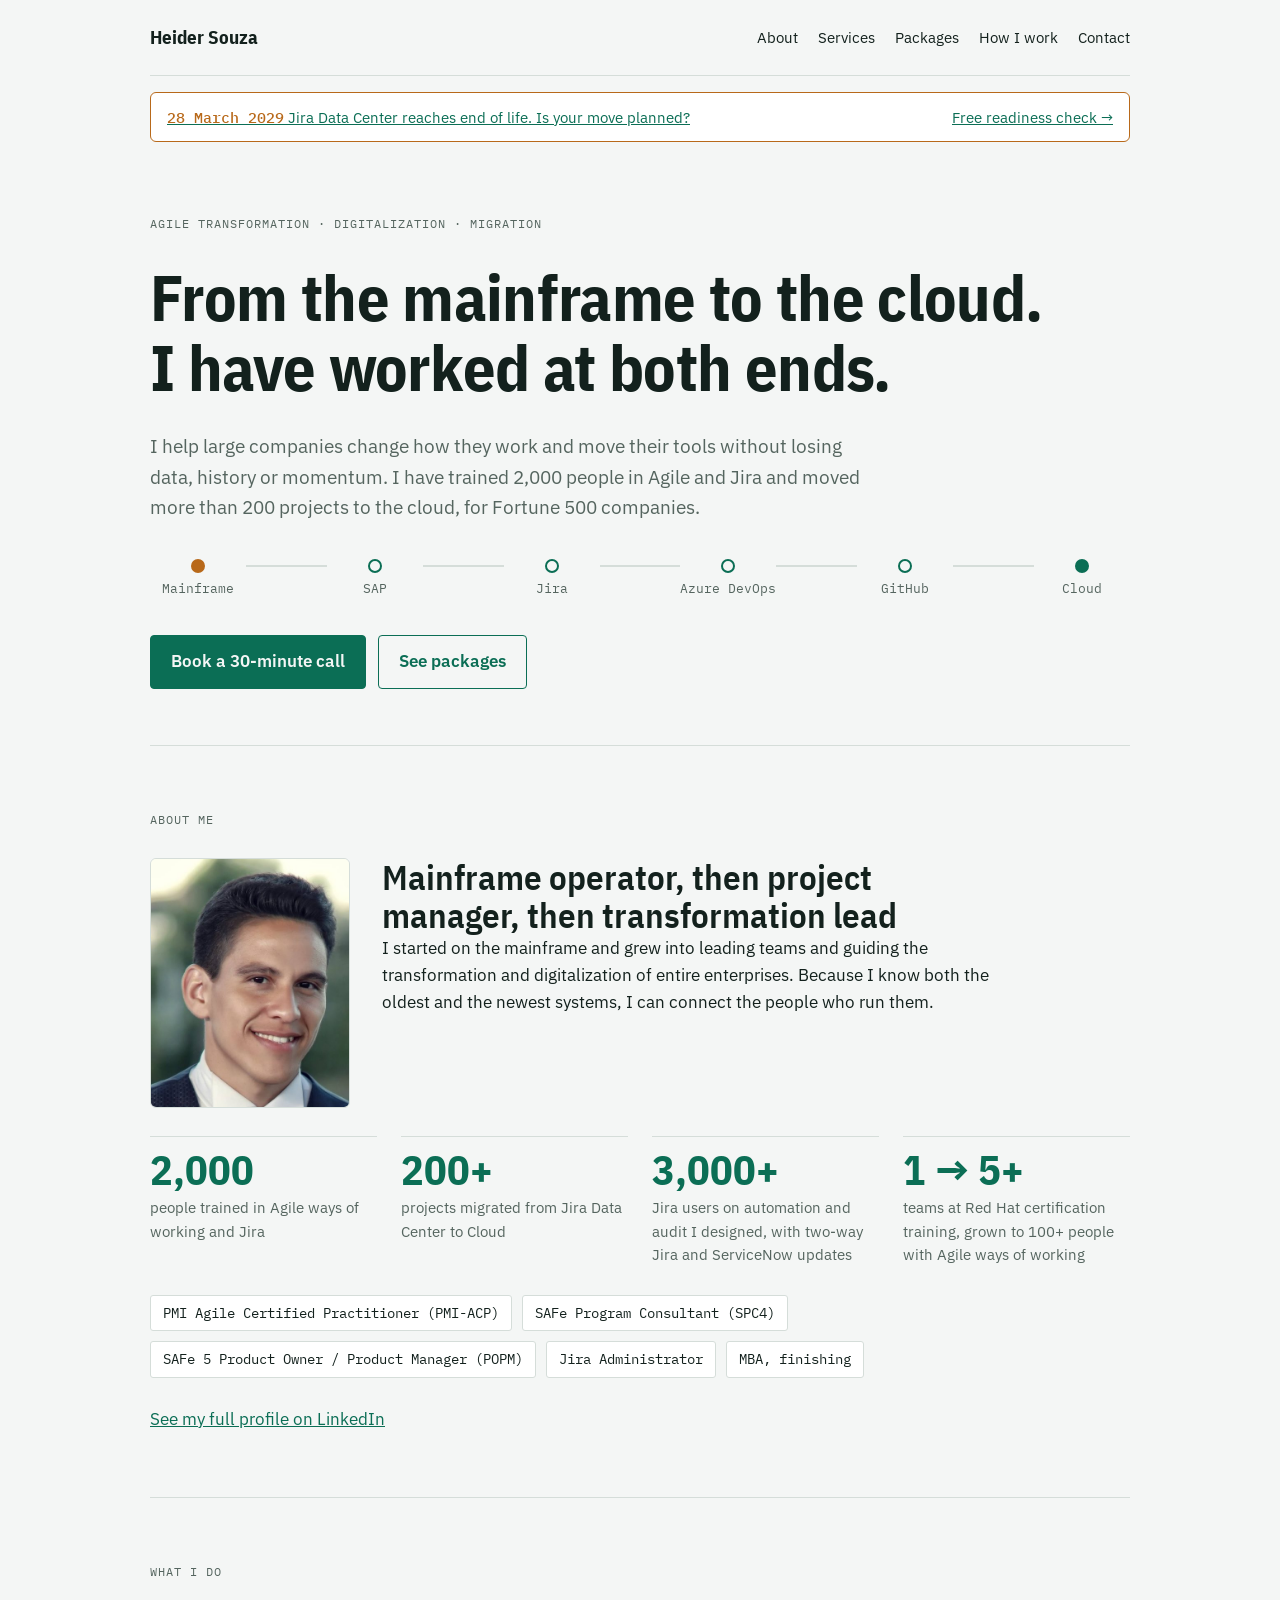
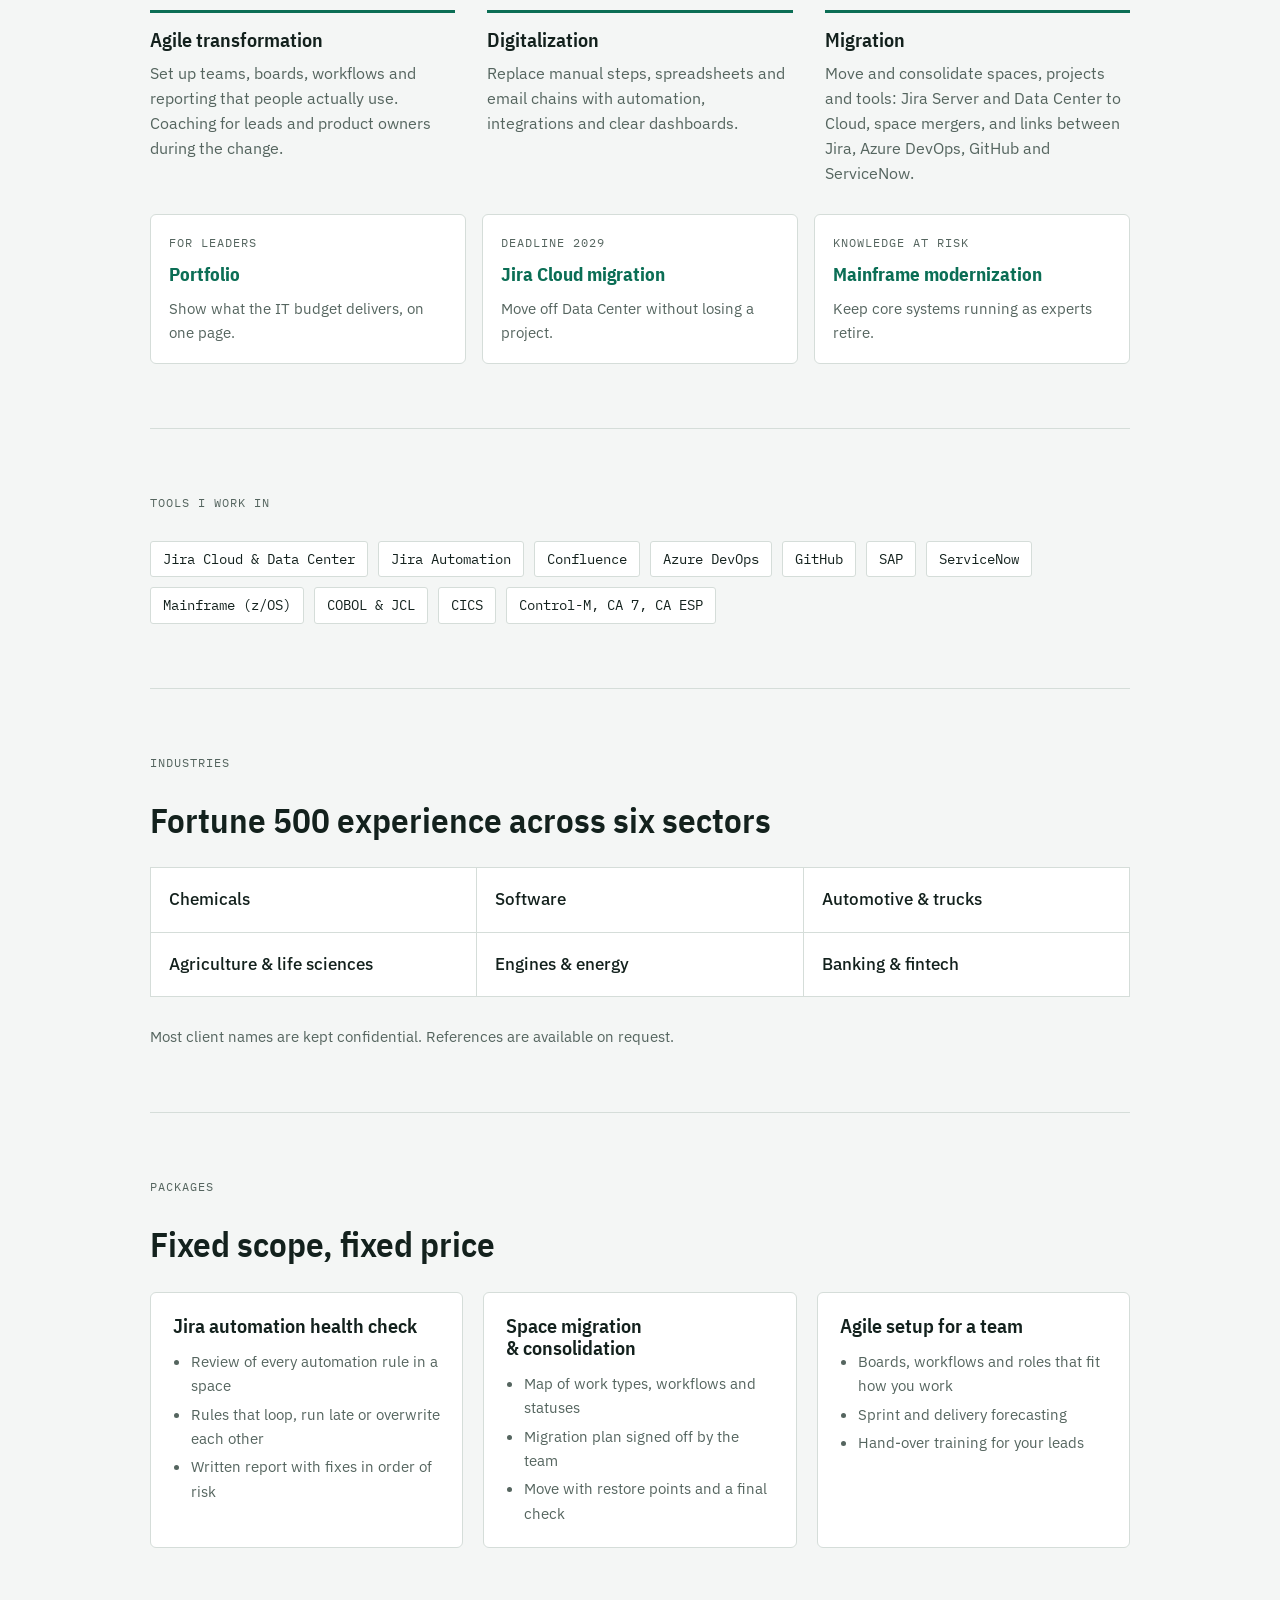
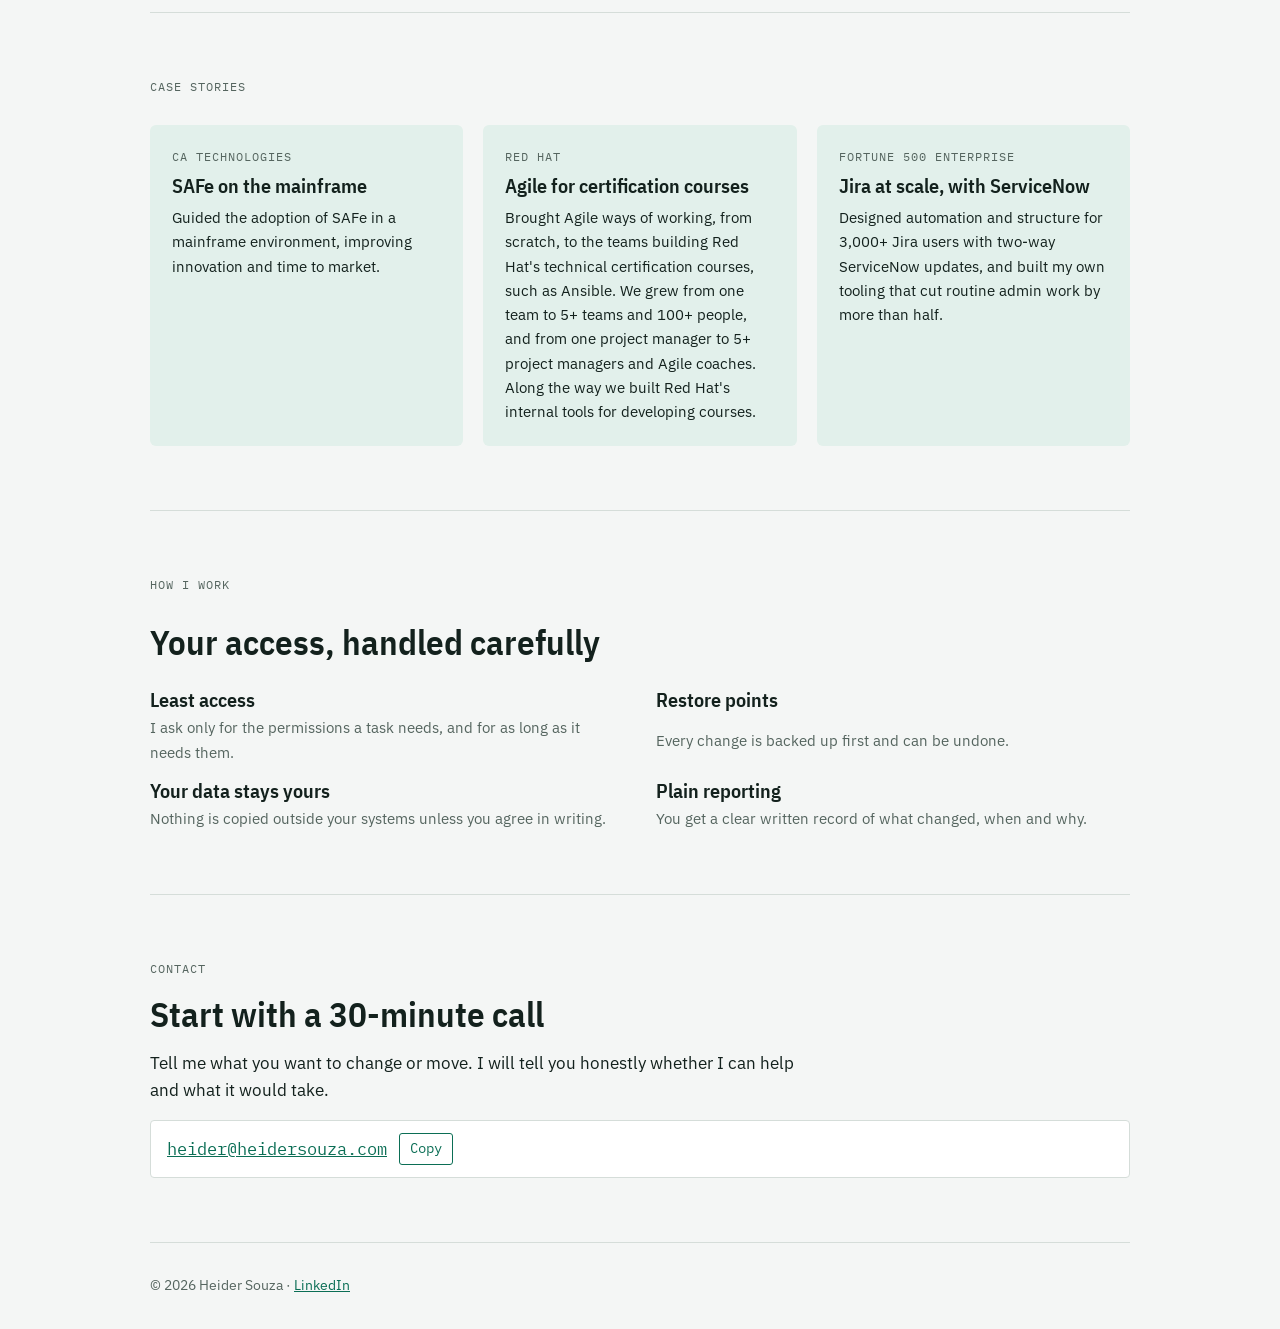
==== index.html @ 52184986 "Add the portfolio offer page and show the three offers on the home page Co-Authored-By: Claude Opus " ====
<!doctype html>
<html lang="en">
<head>
<meta charset="utf-8">
<meta name="viewport" content="width=device-width, initial-scale=1">
<title>Heider Souza | Agile transformation, digitalization and migration</title>
<meta name="description" content="Heider Souza helps Fortune 500 companies with Agile transformation, digitalization and migration across Jira, Azure DevOps, GitHub, SAP and mainframe.">
<meta property="og:title" content="Heider Souza | Agile transformation, digitalization and migration">
<meta property="og:description" content="From the mainframe to the cloud. 2,000 people trained, 200+ projects moved to Jira Cloud.">
<meta property="og:type" content="website">
<link rel="canonical" href="https://heidersouza.com/">
<meta property="og:url" content="https://heidersouza.com/">
<meta property="og:image" content="https://heidersouza.com/og-image.png">
<meta name="twitter:card" content="summary_large_image">
<script type="application/ld+json">
{"@context":"https://schema.org","@type":"ProfessionalService","name":"Heider Souza","url":"https://heidersouza.com/","email":"heider@heidersouza.com","image":"https://heidersouza.com/heider-souza.jpg",
"description":"Agile transformation, digitalization and migration for large enterprises: Jira, Azure DevOps, GitHub, SAP and mainframe.",
"founder":{"@type":"Person","name":"Heider Souza","jobTitle":"Agile transformation and migration consultant","sameAs":["https://www.linkedin.com/in/heider-souza-65bba239/"],
"hasCredential":["PMI-ACP","SAFe Program Consultant (SPC4)","SAFe 5 POPM","Jira Administrator"]},
"knowsAbout":["Agile transformation","SAFe","Jira","Jira Cloud migration","Azure DevOps","GitHub","SAP","Mainframe","COBOL","JCL","CICS","Control-M","CA 7","CA ESP","ServiceNow integration"],
"sameAs":["https://www.linkedin.com/in/heider-souza-65bba239/"]}
</script>
<link rel="icon" href="data:image/svg+xml,%3Csvg xmlns='http://www.w3.org/2000/svg' viewBox='0 0 32 32'%3E%3Crect width='32' height='32' rx='6' fill='%230b6e55'/%3E%3Ctext x='16' y='22' font-family='Arial' font-weight='700' font-size='15' text-anchor='middle' fill='white'%3EHS%3C/text%3E%3C/svg%3E">
<link rel="preconnect" href="https://fonts.googleapis.com">
<link rel="preconnect" href="https://fonts.gstatic.com" crossorigin>
<link rel="stylesheet" href="https://fonts.googleapis.com/css2?family=IBM+Plex+Mono:wght@400;500&family=IBM+Plex+Sans+Condensed:wght@500;600;700&family=IBM+Plex+Sans:wght@400;500;600&display=swap">
<style>
/* Layout: one calm column; a single "migration line" runs from mainframe to cloud as the page's one visual idea. */
:root {
  --bg: #f4f6f5;
  --surface: #ffffff;
  --ink: #13211d;
  --muted: #55655f;
  --line: #d5ddd9;
  --accent: #0b6e55;
  --accent-soft: #e2f0eb;
  --signal: #b8691a;
  --display: "IBM Plex Sans Condensed", "Arial Narrow", system-ui, sans-serif;
  --body: "IBM Plex Sans", system-ui, -apple-system, "Segoe UI", sans-serif;
  --mono: "IBM Plex Mono", ui-monospace, "Cascadia Mono", Consolas, monospace;
}
@media (prefers-color-scheme: dark) {
  :root:not([data-theme="light"]) {
    --bg: #0f1614; --surface: #16201d; --ink: #e6eeeb; --muted: #9db0a9; --line: #2a3833;
    --accent: #4cc39f; --accent-soft: #173029; --signal: #e3a35c; color-scheme: dark;
  }
}
:root[data-theme="dark"] {
  --bg: #0f1614; --surface: #16201d; --ink: #e6eeeb; --muted: #9db0a9; --line: #2a3833;
  --accent: #4cc39f; --accent-soft: #173029; --signal: #e3a35c; color-scheme: dark;
}
* { box-sizing: border-box; }
html { scroll-behavior: smooth; }
body { margin: 0; }
img { max-width: 100%; }
body {
  background: var(--bg); color: var(--ink); font-family: var(--body); font-size: 17px; line-height: 1.6;
  padding-left: max(16px, env(safe-area-inset-left, 0px)); padding-right: max(16px, env(safe-area-inset-right, 0px));
}
.wrap { max-width: 980px; margin: 0 auto; }
h1, h2, h3 { font-family: var(--display); line-height: 1.1; text-wrap: balance; margin: 0; }
h1 { font-size: clamp(2.4rem, 6vw, 4rem); font-weight: 700; letter-spacing: -0.01em; }
h2 { font-size: clamp(1.6rem, 3.4vw, 2.2rem); font-weight: 600; }
h3 { font-size: 1.25rem; font-weight: 600; }
p { margin: 0; max-width: 65ch; }
.label { font-family: var(--mono); font-size: 0.78rem; letter-spacing: 0.08em; text-transform: uppercase; color: var(--muted); }
a { color: var(--accent); }
a:focus-visible, button:focus-visible { outline: 2px solid var(--accent); outline-offset: 3px; }

header.top { display: flex; justify-content: space-between; align-items: center; gap: 16px; padding-block: 22px; border-bottom: 1px solid var(--line); flex-wrap: wrap; }
.brand { font-family: var(--display); font-weight: 700; font-size: 1.2rem; }
nav { display: flex; gap: 20px; flex-wrap: wrap; font-size: 0.95rem; }
nav a { color: var(--ink); text-decoration: none; }
nav a:hover { color: var(--accent); }

section { padding-block: 64px; border-bottom: 1px solid var(--line); display: grid; gap: 28px; }
.hero { padding-block: 72px 56px; }
.hero p.lead { font-size: 1.2rem; color: var(--muted); }
.btns { display: flex; gap: 12px; flex-wrap: wrap; }
.btn { display: inline-block; padding: 12px 20px; border-radius: 4px; font-weight: 600; text-decoration: none; border: 1px solid var(--accent); }
.btn.primary { background: var(--accent); color: var(--bg); }
.btn.ghost { color: var(--accent); }

/* the migration line */
.path { display: flex; align-items: center; gap: 0; overflow-x: auto; padding-block: 8px; }
.stop { display: grid; gap: 6px; justify-items: center; min-width: 96px; text-align: center; }
.dot { width: 14px; height: 14px; border-radius: 50%; border: 2px solid var(--accent); background: var(--bg); }
.stop:first-child .dot { background: var(--signal); border-color: var(--signal); }
.stop:last-child .dot { background: var(--accent); }
.stop span { font-family: var(--mono); font-size: 0.8rem; color: var(--muted); }
.seg { flex: 1; min-width: 28px; height: 2px; background: var(--line); margin-bottom: 26px; }

.areas { display: grid; grid-template-columns: repeat(3, minmax(0, 1fr)); gap: 32px; }
.area { display: grid; gap: 10px; align-content: start; border-top: 3px solid var(--accent); padding-top: 16px; }
.area p { color: var(--muted); font-size: 0.98rem; }

.stack { display: flex; flex-wrap: wrap; gap: 10px; }
.chip { font-family: var(--mono); font-size: 0.88rem; padding: 6px 12px; border: 1px solid var(--line); border-radius: 3px; background: var(--surface); }

.industries { display: grid; grid-template-columns: repeat(3, minmax(0, 1fr)); gap: 1px; background: var(--line); border: 1px solid var(--line); }
.ind { background: var(--surface); padding: 18px; font-weight: 500; }

.packages { display: grid; grid-template-columns: repeat(3, minmax(0, 1fr)); gap: 20px; }
.pkg { background: var(--surface); border: 1px solid var(--line); border-radius: 6px; padding: 22px; display: grid; gap: 12px; align-content: start; }
.pkg ul { margin: 0; padding-left: 18px; color: var(--muted); font-size: 0.95rem; display: grid; gap: 4px; }
.pkg .price { font-family: var(--mono); font-size: 0.85rem; color: var(--signal); }

.cases { display: grid; grid-template-columns: repeat(3, minmax(0, 1fr)); gap: 20px; }
.case { background: var(--accent-soft); border-radius: 6px; padding: 22px; display: grid; gap: 8px; align-content: start; }
.case p { font-size: 0.95rem; }
.intro { display: grid; grid-template-columns: 200px minmax(0, 1fr); gap: 32px; align-items: start; }
.portrait { width: 200px; height: 250px; object-fit: cover; border-radius: 6px; border: 1px solid var(--line); display: block; }
.stats { display: grid; grid-template-columns: repeat(4, minmax(0, 1fr)); gap: 24px; }
.stats div { display: grid; gap: 6px; align-content: start; border-top: 1px solid var(--line); padding-top: 12px; }
.stats .num { font-family: var(--display); font-size: clamp(1.8rem, 4vw, 2.6rem); font-weight: 700; color: var(--accent); line-height: 1; font-variant-numeric: tabular-nums; }
.stats p { color: var(--muted); font-size: 0.92rem; }

.trust { display: grid; grid-template-columns: repeat(2, minmax(0, 1fr)); gap: 16px 32px; }
.trust div { display: grid; gap: 4px; }
.trust p { color: var(--muted); font-size: 0.95rem; }

.banner { display: flex; flex-wrap: wrap; gap: 8px 16px; align-items: center; justify-content: space-between; margin-top: 16px; padding: 12px 16px; border: 1px solid var(--signal); border-radius: 6px; background: var(--surface); font-size: 0.95rem; }
.banner b { font-family: var(--mono); font-weight: 500; color: var(--signal); }
.offers { display: grid; grid-template-columns: repeat(3, minmax(0, 1fr)); gap: 16px; }
.offer { display: grid; gap: 6px; align-content: start; padding: 18px; border: 1px solid var(--line); border-radius: 6px; background: var(--surface); color: var(--ink); text-decoration: none; }
.offer:hover { border-color: var(--accent); }
.offer b { font-family: var(--display); font-size: 1.2rem; color: var(--accent); }
.offer span:last-child { color: var(--muted); font-size: 0.95rem; }
.contact { display: grid; gap: 16px; }
.addr { font-family: var(--mono); font-size: 1.05rem; padding: 12px 16px; background: var(--surface); border: 1px solid var(--line); border-radius: 4px; display: inline-flex; gap: 12px; align-items: center; flex-wrap: wrap; user-select: all; }
.addr button { font: inherit; font-size: 0.85rem; border: 1px solid var(--accent); color: var(--accent); background: transparent; border-radius: 3px; padding: 4px 10px; cursor: pointer; user-select: none; }
footer { padding-block: 32px; color: var(--muted); font-size: 0.85rem; }

@media (max-width: 760px) {
  .areas, .packages, .industries, .trust, .cases, .offers { grid-template-columns: minmax(0, 1fr); }
  .stats { grid-template-columns: repeat(2, minmax(0, 1fr)); }
  .intro { grid-template-columns: minmax(0, 1fr); gap: 20px; }
  .portrait { width: 160px; height: 200px; }
  .industries { grid-template-columns: repeat(2, minmax(0, 1fr)); }
  section { padding-block: 48px; }
}
</style>
</head>
<body>

<div class="wrap">
  <header class="top">
    <div class="brand">Heider Souza</div>
    <nav aria-label="Sections">
      <a href="#about">About</a>
      <a href="#services">Services</a>
      <a href="#packages">Packages</a>
      <a href="#how">How I work</a>
      <a href="#contact">Contact</a>
    </nav>
  </header>
  <a class="banner" href="/jira-cloud-migration/"><span><b>28 March 2029</b> Jira Data Center reaches end of life. Is your move planned?</span><span>Free readiness check →</span></a>

  <section class="hero">
    <span class="label">Agile transformation · Digitalization · Migration</span>
    <h1>From the mainframe to the cloud. I have worked at both ends.</h1>
    <p class="lead">I help large companies change how they work and move their tools without losing data, history or momentum. I have trained 2,000 people in Agile and Jira and moved more than 200 projects to the cloud, for Fortune 500 companies.</p>
    <div class="path" aria-label="A typical migration path">
      <div class="stop"><div class="dot"></div><span>Mainframe</span></div><div class="seg"></div>
      <div class="stop"><div class="dot"></div><span>SAP</span></div><div class="seg"></div>
      <div class="stop"><div class="dot"></div><span>Jira</span></div><div class="seg"></div>
      <div class="stop"><div class="dot"></div><span>Azure DevOps</span></div><div class="seg"></div>
      <div class="stop"><div class="dot"></div><span>GitHub</span></div><div class="seg"></div>
      <div class="stop"><div class="dot"></div><span>Cloud</span></div>
    </div>
    <div class="btns">
      <a class="btn primary" href="#contact">Book a 30-minute call</a>
      <a class="btn ghost" href="#packages">See packages</a>
    </div>
  </section>

  <section id="about">
    <span class="label">About me</span>
    <div class="intro">
      <img class="portrait" src="heider-souza.jpg" width="200" height="250" alt="Heider Souza" loading="lazy">
      <div>
        <h2>Mainframe operator, then project manager, then transformation lead</h2>
        <p>I started on the mainframe and grew into leading teams and guiding the transformation and digitalization of entire enterprises. Because I know both the oldest and the newest systems, I can connect the people who run them.</p>
      </div>
    </div>
    <div class="stats">
      <div><span class="num">2,000</span><p>people trained in Agile ways of working and Jira</p></div>
      <div><span class="num">200+</span><p>projects migrated from Jira Data Center to Cloud</p></div>
      <div><span class="num">3,000+</span><p>Jira users on automation and audit I designed, with two-way Jira and ServiceNow updates</p></div>
      <div><span class="num">1 → 5+</span><p>teams at Red Hat certification training, grown to 100+ people with Agile ways of working</p></div>
    </div>
    <div class="stack">
      <span class="chip">PMI Agile Certified Practitioner (PMI-ACP)</span>
      <span class="chip">SAFe Program Consultant (SPC4)</span>
      <span class="chip">SAFe 5 Product Owner / Product Manager (POPM)</span>
      <span class="chip">Jira Administrator</span>
      <span class="chip">MBA, finishing</span>
    </div>
    <a href="https://www.linkedin.com/in/heider-souza-65bba239/" target="_blank" rel="noopener">See my full profile on LinkedIn</a>
  </section>

  <section id="services">
    <span class="label">What I do</span>
    <div class="areas">
      <div class="area">
        <h3>Agile transformation</h3>
        <p>Set up teams, boards, workflows and reporting that people actually use. Coaching for leads and product owners during the change.</p>
      </div>
      <div class="area">
        <h3>Digitalization</h3>
        <p>Replace manual steps, spreadsheets and email chains with automation, integrations and clear dashboards.</p>
      </div>
      <div class="area">
        <h3>Migration</h3>
        <p>Move and consolidate spaces, projects and tools: Jira Server and Data Center to Cloud, space mergers, and links between Jira, Azure DevOps, GitHub and ServiceNow.</p>
      </div>
    </div>
    <div class="offers">
      <a class="offer" href="/portfolio/"><span class="label">For leaders</span><b>Portfolio</b><span>Show what the IT budget delivers, on one page.</span></a>
      <a class="offer" href="/jira-cloud-migration/"><span class="label">Deadline 2029</span><b>Jira Cloud migration</b><span>Move off Data Center without losing a project.</span></a>
      <a class="offer" href="/mainframe-modernization/"><span class="label">Knowledge at risk</span><b>Mainframe modernization</b><span>Keep core systems running as experts retire.</span></a>
    </div>
  </section>

  <section>
    <span class="label">Tools I work in</span>
    <div class="stack">
      <span class="chip">Jira Cloud &amp; Data Center</span>
      <span class="chip">Jira Automation</span>
      <span class="chip">Confluence</span>
      <span class="chip">Azure DevOps</span>
      <span class="chip">GitHub</span>
      <span class="chip">SAP</span>
      <span class="chip">ServiceNow</span>
      <span class="chip">Mainframe (z/OS)</span>
      <span class="chip">COBOL &amp; JCL</span>
      <span class="chip">CICS</span>
      <span class="chip">Control-M, CA 7, CA ESP</span>
    </div>
  </section>

  <section>
    <span class="label">Industries</span>
    <h2>Fortune 500 experience across six sectors</h2>
    <div class="industries">
      <div class="ind">Chemicals</div>
      <div class="ind">Software</div>
      <div class="ind">Automotive &amp; trucks</div>
      <div class="ind">Agriculture &amp; life sciences</div>
      <div class="ind">Engines &amp; energy</div>
      <div class="ind">Banking &amp; fintech</div>
    </div>
    <p style="color:var(--muted);font-size:0.92rem">Most client names are kept confidential. References are available on request.</p>
  </section>

  <section id="packages">
    <span class="label">Packages</span>
    <h2>Fixed scope, fixed price</h2>
    <div class="packages">
      <div class="pkg">
        <h3>Jira automation health check</h3>
        <ul>
          <li>Review of every automation rule in a space</li>
          <li>Rules that loop, run late or overwrite each other</li>
          <li>Written report with fixes in order of risk</li>
        </ul>
      </div>
      <div class="pkg">
        <h3>Space migration &amp; consolidation</h3>
        <ul>
          <li>Map of work types, workflows and statuses</li>
          <li>Migration plan signed off by the team</li>
          <li>Move with restore points and a final check</li>
        </ul>
      </div>
      <div class="pkg">
        <h3>Agile setup for a team</h3>
        <ul>
          <li>Boards, workflows and roles that fit how you work</li>
          <li>Sprint and delivery forecasting</li>
          <li>Hand-over training for your leads</li>
        </ul>
      </div>
    </div>
  </section>

  <section>
    <span class="label">Case stories</span>
    <div class="cases">
      <div class="case">
        <span class="label">CA Technologies</span>
        <h3>SAFe on the mainframe</h3>
        <p>Guided the adoption of SAFe in a mainframe environment, improving innovation and time to market.</p>
      </div>
      <div class="case">
        <span class="label">Red Hat</span>
        <h3>Agile for certification courses</h3>
        <p>Brought Agile ways of working, from scratch, to the teams building Red Hat's technical certification courses, such as Ansible. We grew from one team to 5+ teams and 100+ people, and from one project manager to 5+ project managers and Agile coaches. Along the way we built Red Hat's internal tools for developing courses.</p>
      </div>
      <div class="case">
        <span class="label">Fortune 500 enterprise</span>
        <h3>Jira at scale, with ServiceNow</h3>
        <p>Designed automation and structure for 3,000+ Jira users with two-way ServiceNow updates, and built my own tooling that cut routine admin work by more than half.</p>
      </div>
    </div>
  </section>

  <section id="how">
    <span class="label">How I work</span>
    <h2>Your access, handled carefully</h2>
    <div class="trust">
      <div><h3>Least access</h3><p>I ask only for the permissions a task needs, and for as long as it needs them.</p></div>
      <div><h3>Restore points</h3><p>Every change is backed up first and can be undone.</p></div>
      <div><h3>Your data stays yours</h3><p>Nothing is copied outside your systems unless you agree in writing.</p></div>
      <div><h3>Plain reporting</h3><p>You get a clear written record of what changed, when and why.</p></div>
    </div>
  </section>

  <section id="contact" class="contact">
    <span class="label">Contact</span>
    <h2>Start with a 30-minute call</h2>
    <p>Tell me what you want to change or move. I will tell you honestly whether I can help and what it would take.</p>
    <div class="addr"><a id="mail" href="mailto:heider@heidersouza.com">heider@heidersouza.com</a><button id="copy" type="button">Copy</button></div>
  </section>

  <footer>© 2026 Heider Souza · <a href="https://www.linkedin.com/in/heider-souza-65bba239/" target="_blank" rel="noopener">LinkedIn</a></footer>
</div>

<script>
document.getElementById('copy').addEventListener('click', function () {
  var t = document.getElementById('mail').textContent, b = this;
  try {
    navigator.clipboard.writeText(t).then(function () { b.textContent = 'Copied'; }, function () { b.textContent = 'Select and copy'; });
  } catch (e) { b.textContent = 'Select and copy'; }
});
</script>
</body>
</html>
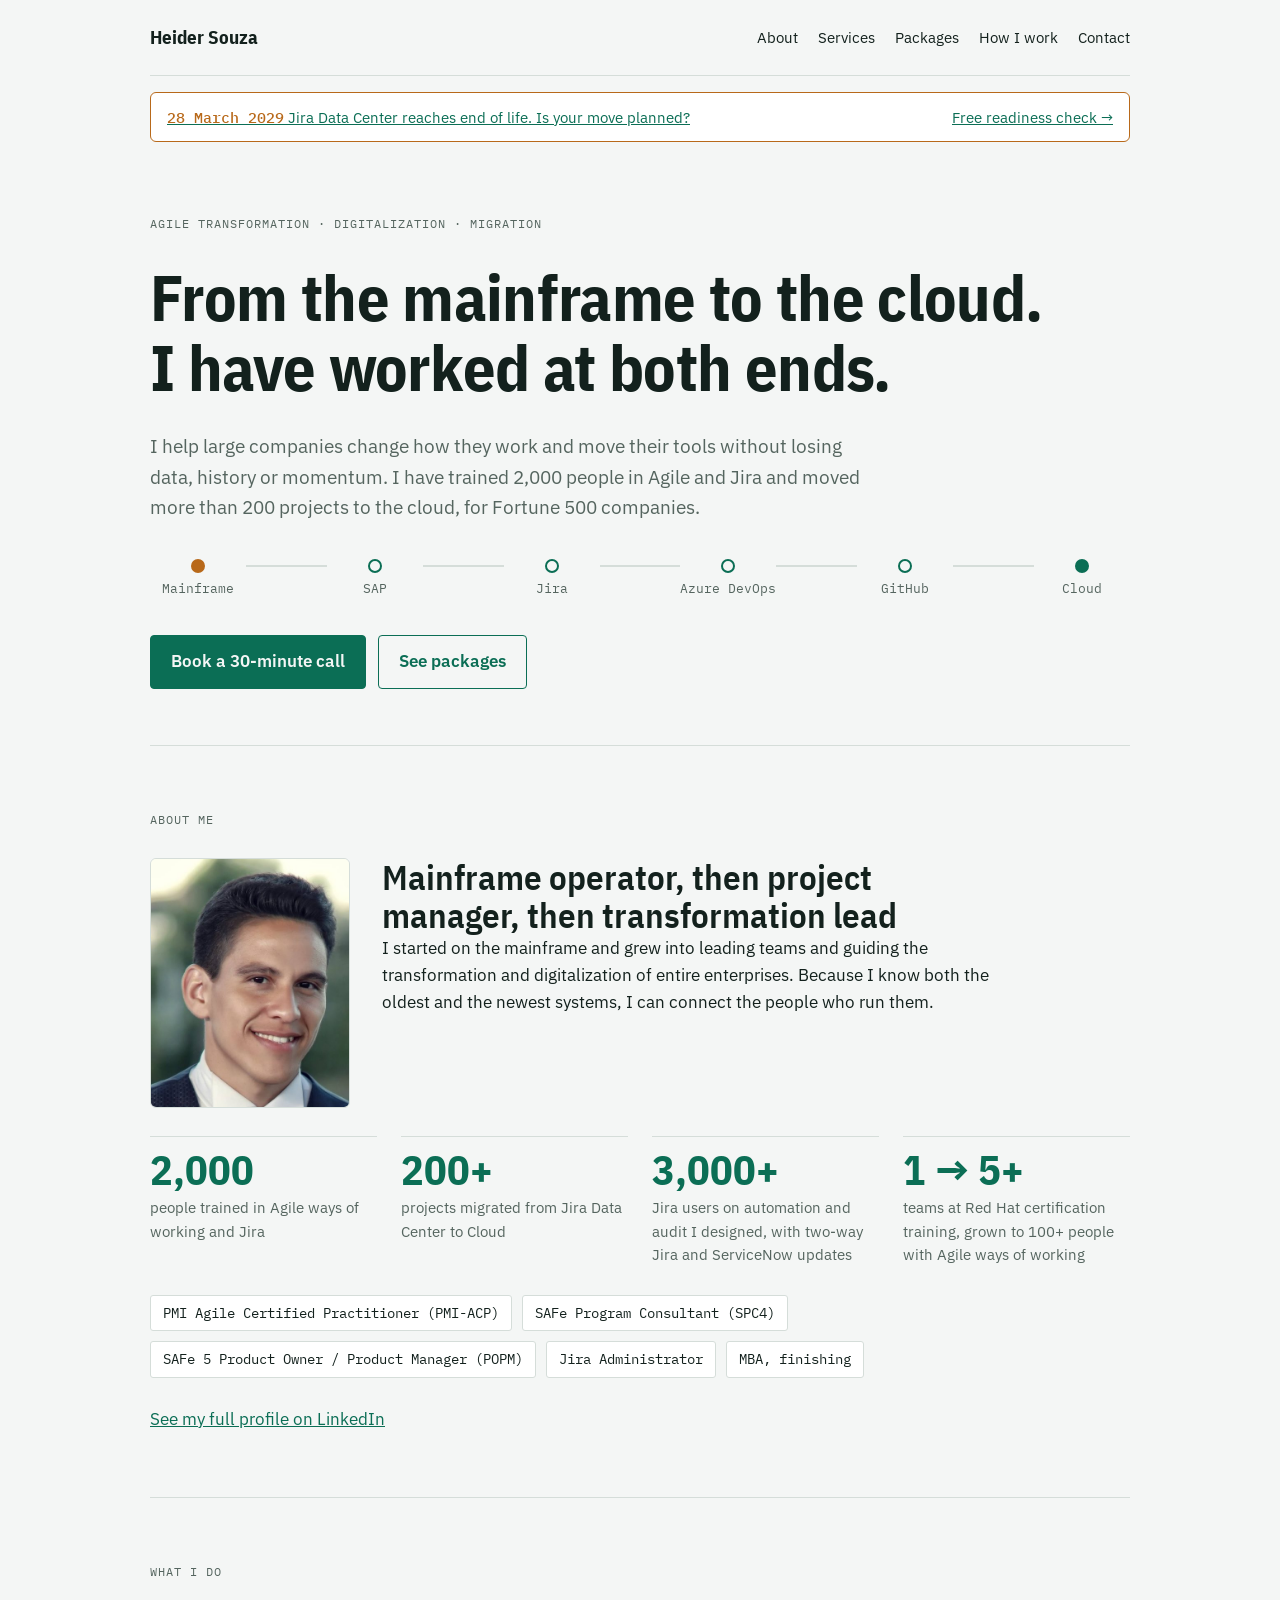
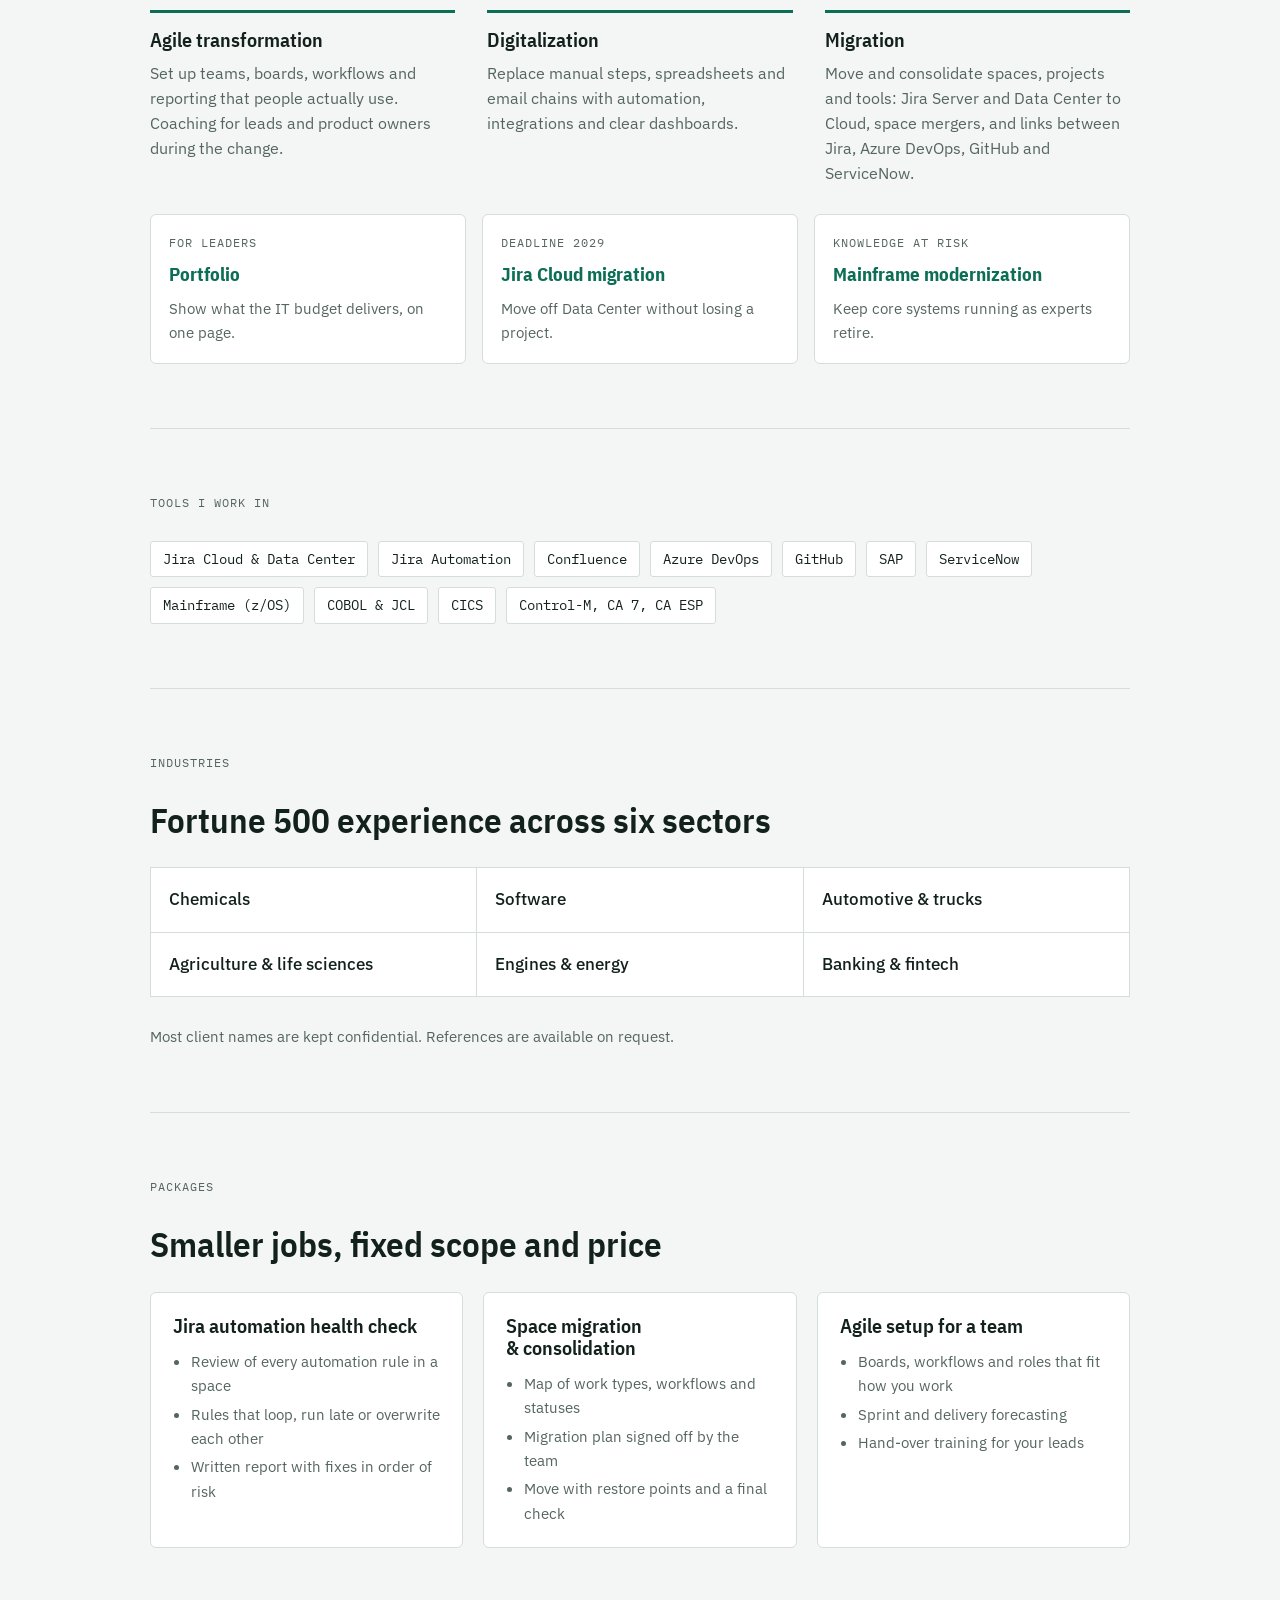
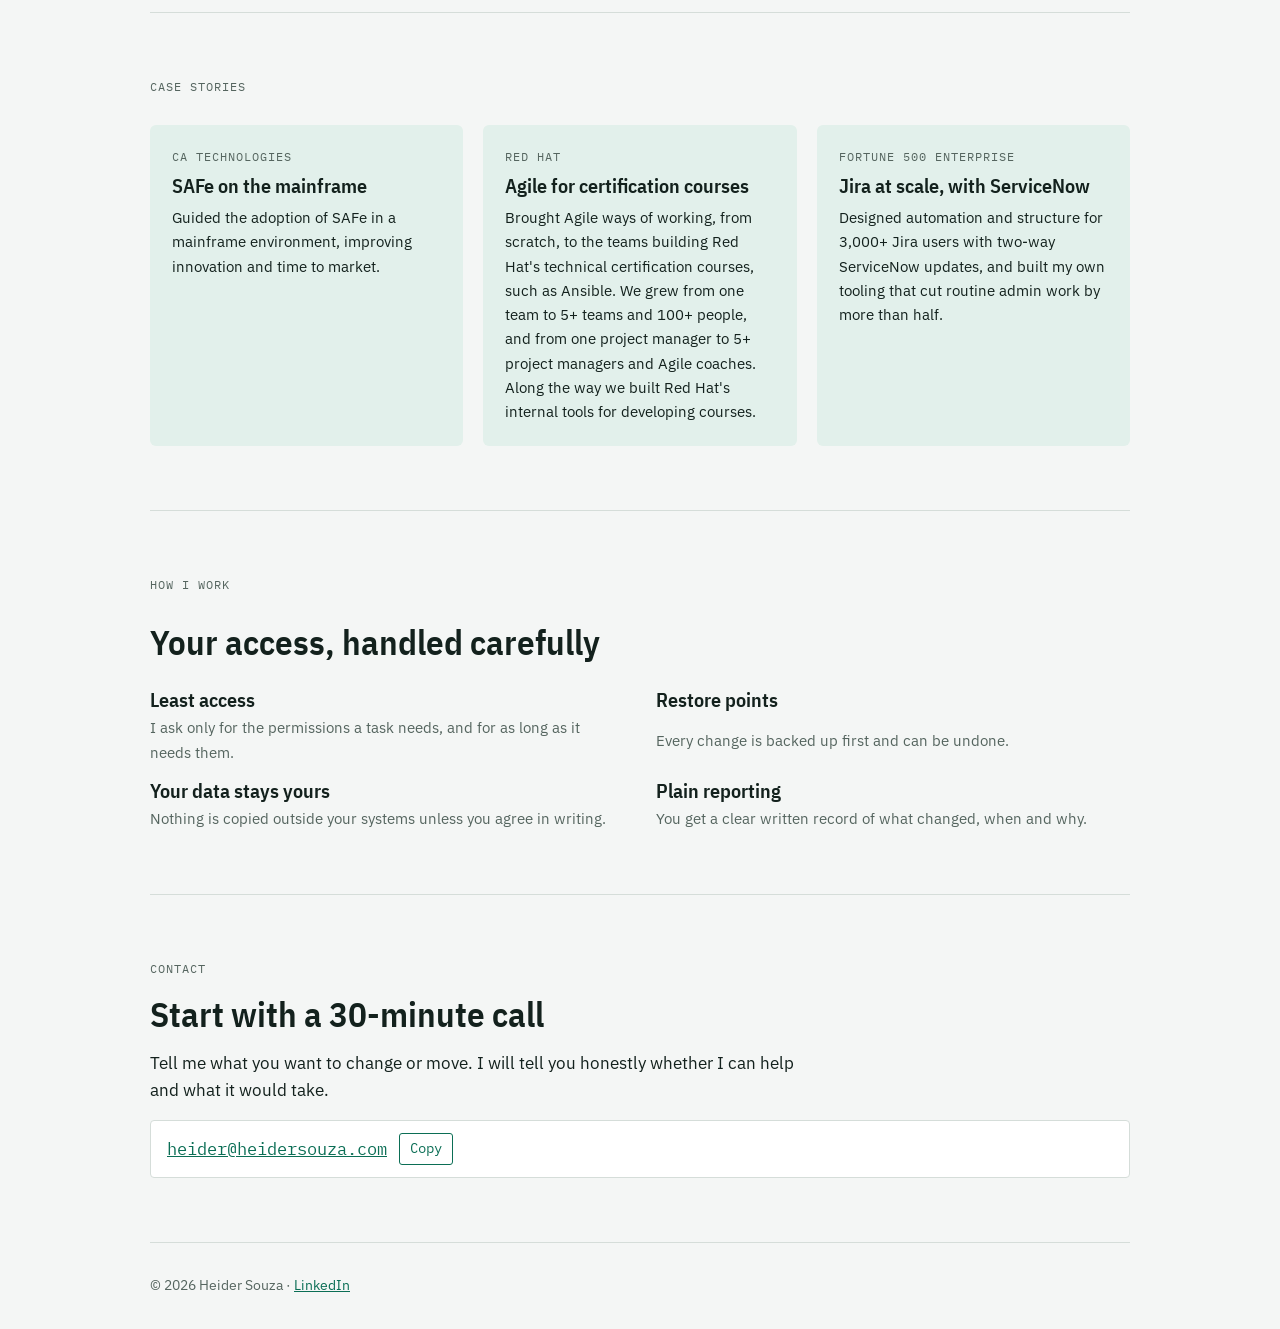
==== commit 3fe7c38b: "Shorten two page descriptions, link offer pages back home, clarify home packages Co-Authored-By: Cla" ====
--- a/index.html
+++ b/index.html
@@ -255,7 +255,7 @@
 
   <section id="packages">
     <span class="label">Packages</span>
-    <h2>Fixed scope, fixed price</h2>
+    <h2>Smaller jobs, fixed scope and price</h2>
     <div class="packages">
       <div class="pkg">
         <h3>Jira automation health check</h3>
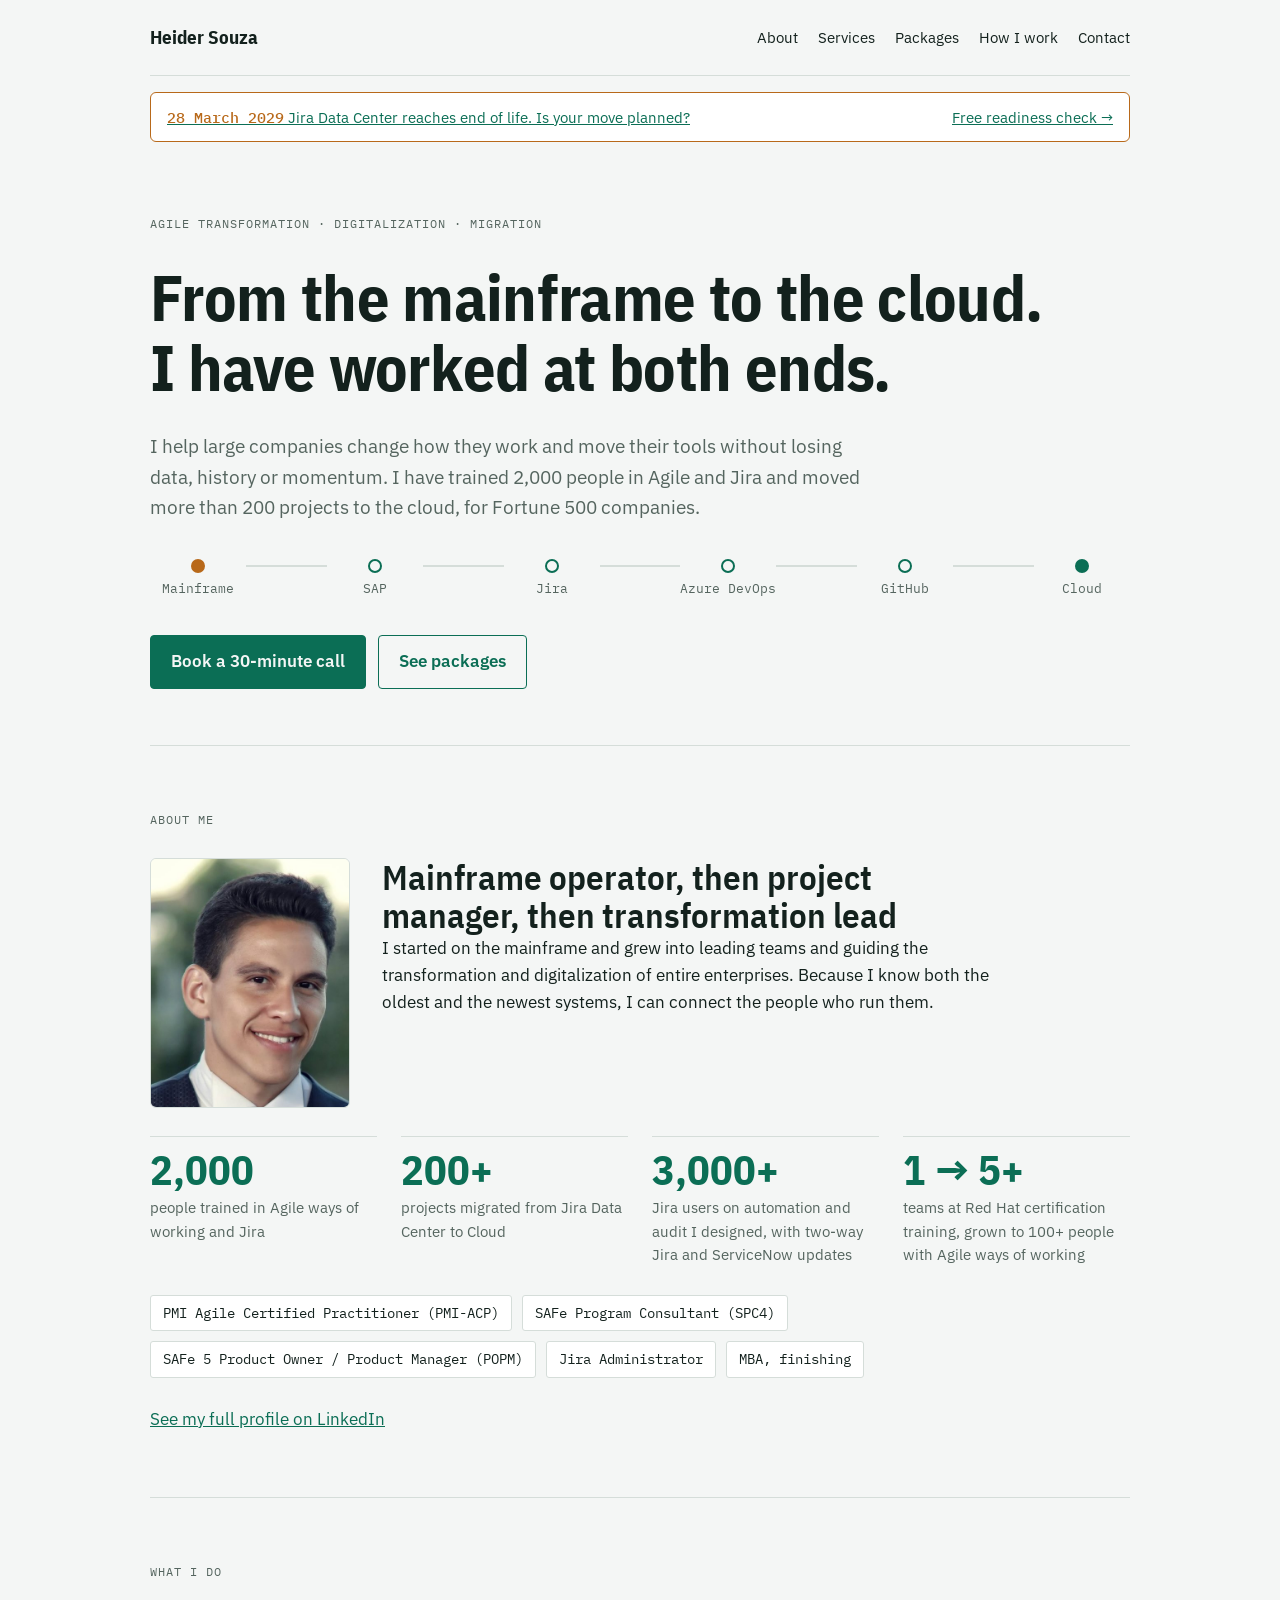
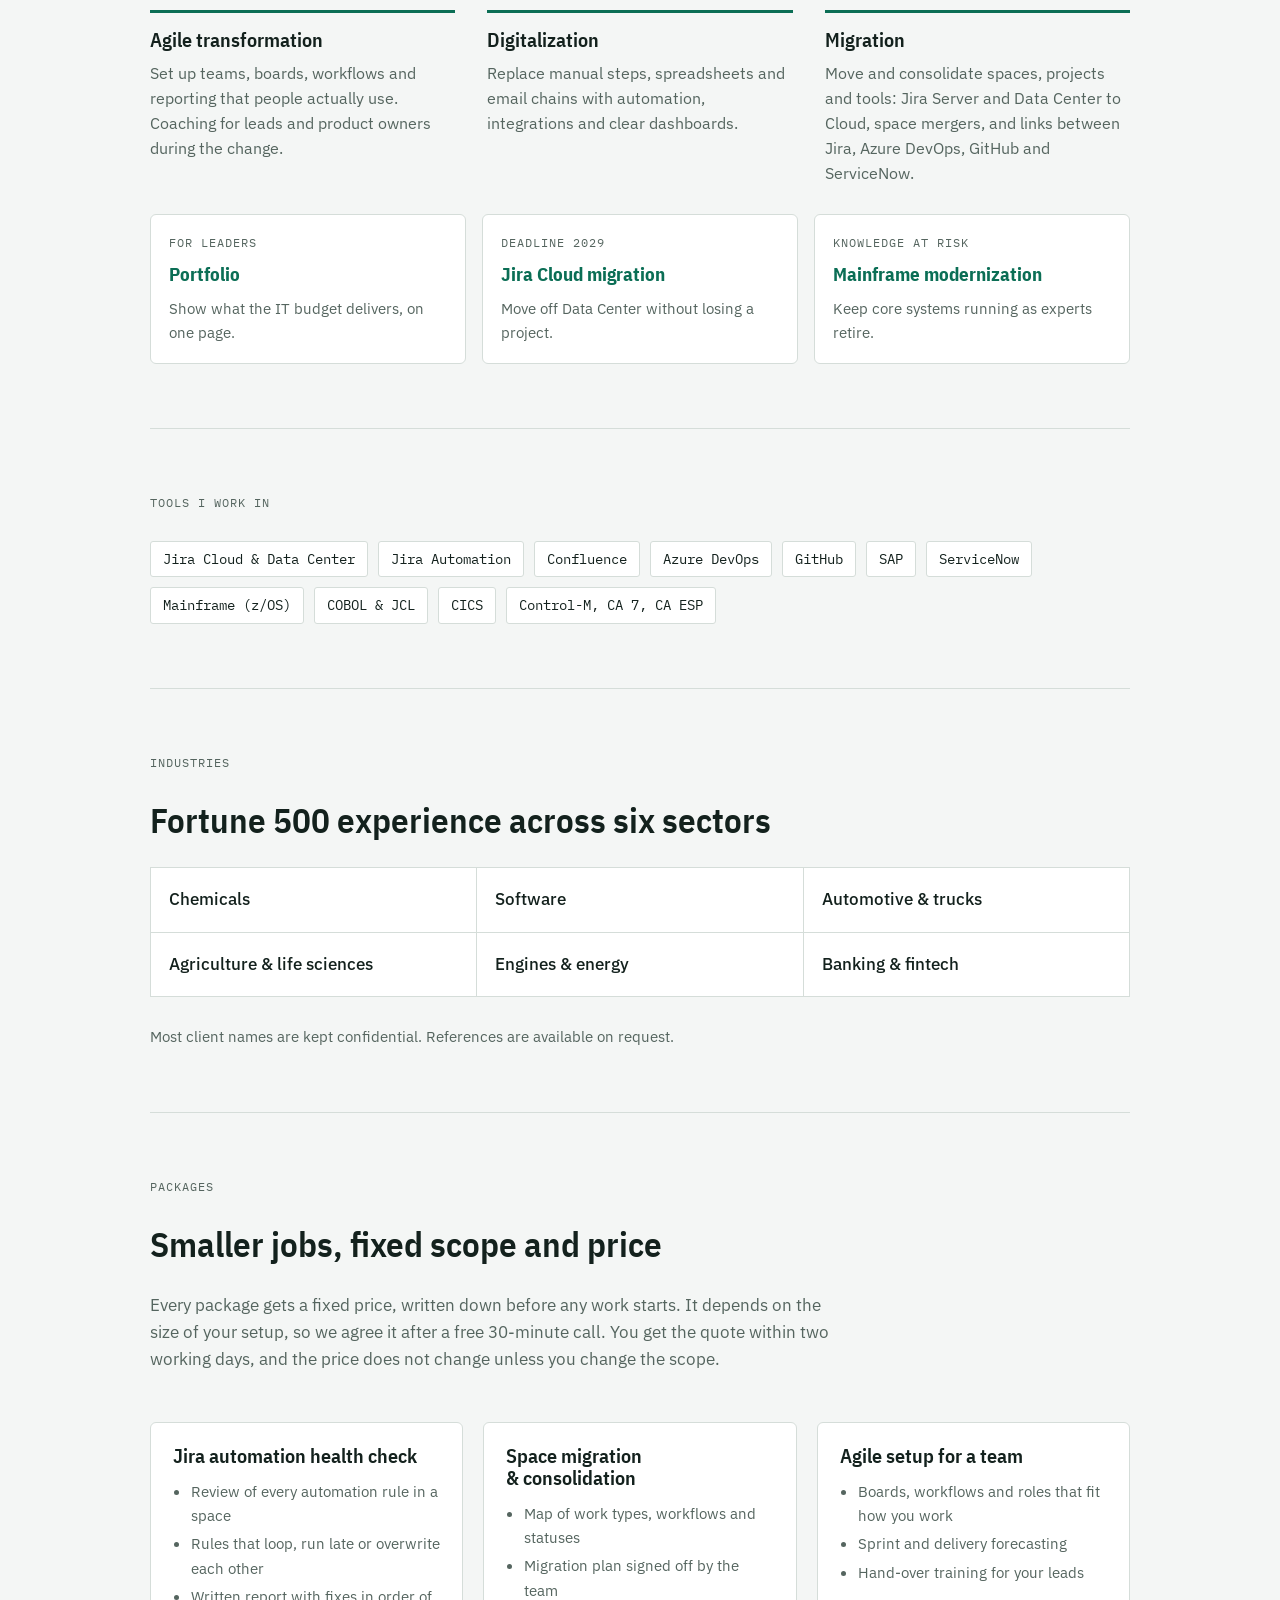
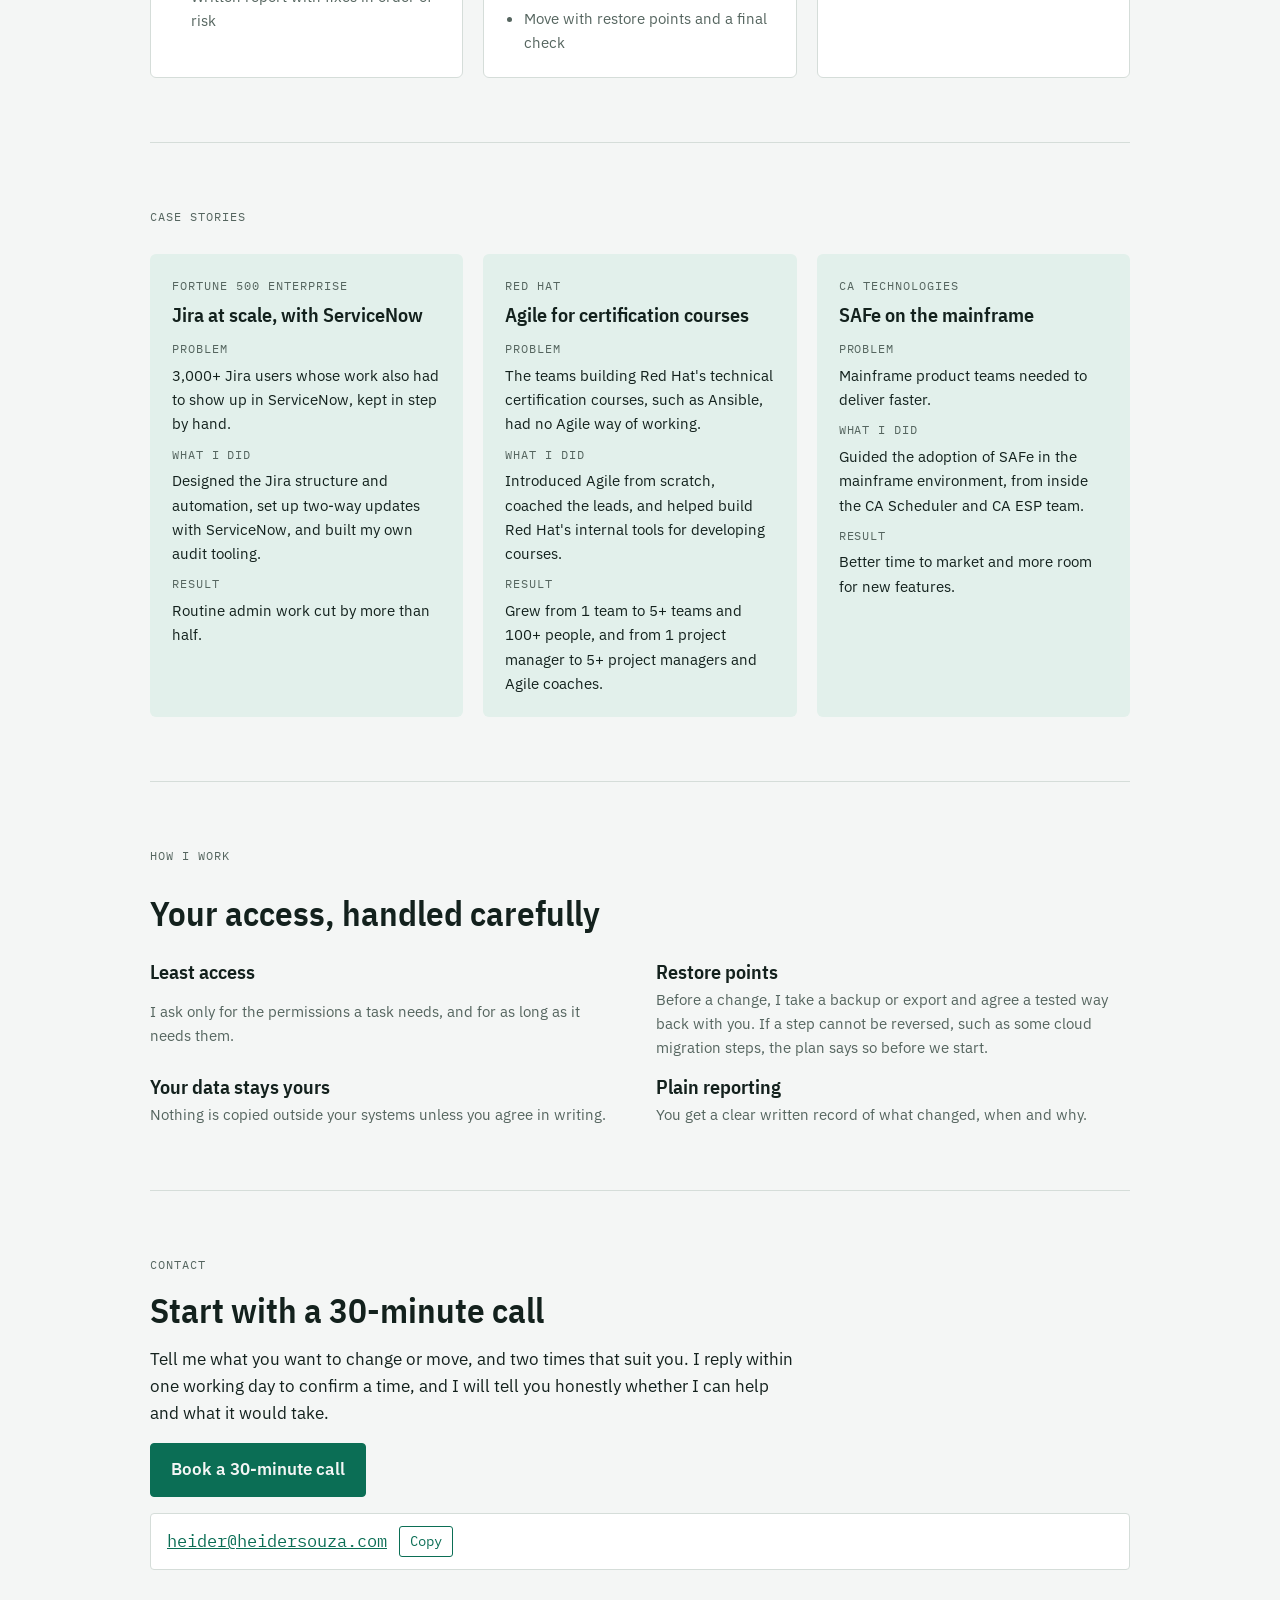
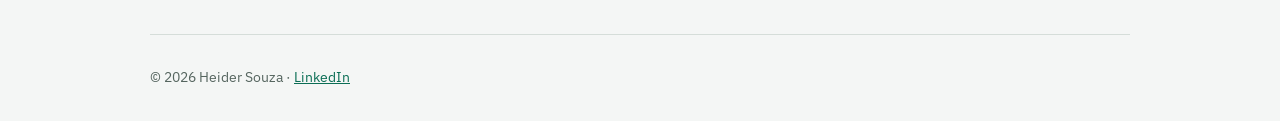
==== commit 88d2ac94: "Home: direct booking email, how pricing works, problem/action/result cases, precise restore promise " ====
--- a/index.html
+++ b/index.html
@@ -108,6 +108,10 @@
 .cases { display: grid; grid-template-columns: repeat(3, minmax(0, 1fr)); gap: 20px; }
 .case { background: var(--accent-soft); border-radius: 6px; padding: 22px; display: grid; gap: 8px; align-content: start; }
 .case p { font-size: 0.95rem; }
+.case dl { margin: 0; display: grid; gap: 4px; font-size: 0.95rem; }
+.case dt { font-family: var(--mono); font-size: 0.72rem; letter-spacing: 0.08em; text-transform: uppercase; color: var(--muted); margin-top: 6px; }
+.case dd { margin: 0; }
+.pkg-note { color: var(--muted); max-width: 70ch; margin: 0 0 20px; }
 .intro { display: grid; grid-template-columns: 200px minmax(0, 1fr); gap: 32px; align-items: start; }
 .portrait { width: 200px; height: 250px; object-fit: cover; border-radius: 6px; border: 1px solid var(--line); display: block; }
 .stats { display: grid; grid-template-columns: repeat(4, minmax(0, 1fr)); gap: 24px; }
@@ -169,7 +173,7 @@
       <div class="stop"><div class="dot"></div><span>Cloud</span></div>
     </div>
     <div class="btns">
-      <a class="btn primary" href="#contact">Book a 30-minute call</a>
+      <a class="btn primary" href="mailto:heider@heidersouza.com?subject=30-minute%20call&amp;body=Hello%20Heider%2C%0A%0AWhat%20I%20want%20to%20change%20or%20move%3A%0A%0ATwo%20times%20that%20suit%20me%20(with%20time%20zone)%3A%0A1.%0A2.%0A">Book a 30-minute call</a>
       <a class="btn ghost" href="#packages">See packages</a>
     </div>
   </section>
@@ -256,6 +260,7 @@
   <section id="packages">
     <span class="label">Packages</span>
     <h2>Smaller jobs, fixed scope and price</h2>
+    <p class="pkg-note">Every package gets a fixed price, written down before any work starts. It depends on the size of your setup, so we agree it after a free 30-minute call. You get the quote within two working days, and the price does not change unless you change the scope.</p>
     <div class="packages">
       <div class="pkg">
         <h3>Jira automation health check</h3>
@@ -288,19 +293,31 @@
     <span class="label">Case stories</span>
     <div class="cases">
       <div class="case">
-        <span class="label">CA Technologies</span>
-        <h3>SAFe on the mainframe</h3>
-        <p>Guided the adoption of SAFe in a mainframe environment, improving innovation and time to market.</p>
+        <span class="label">Fortune 500 enterprise</span>
+        <h3>Jira at scale, with ServiceNow</h3>
+        <dl>
+          <dt>Problem</dt><dd>3,000+ Jira users whose work also had to show up in ServiceNow, kept in step by hand.</dd>
+          <dt>What I did</dt><dd>Designed the Jira structure and automation, set up two-way updates with ServiceNow, and built my own audit tooling.</dd>
+          <dt>Result</dt><dd>Routine admin work cut by more than half.</dd>
+        </dl>
       </div>
       <div class="case">
         <span class="label">Red Hat</span>
         <h3>Agile for certification courses</h3>
-        <p>Brought Agile ways of working, from scratch, to the teams building Red Hat's technical certification courses, such as Ansible. We grew from one team to 5+ teams and 100+ people, and from one project manager to 5+ project managers and Agile coaches. Along the way we built Red Hat's internal tools for developing courses.</p>
+        <dl>
+          <dt>Problem</dt><dd>The teams building Red Hat's technical certification courses, such as Ansible, had no Agile way of working.</dd>
+          <dt>What I did</dt><dd>Introduced Agile from scratch, coached the leads, and helped build Red Hat's internal tools for developing courses.</dd>
+          <dt>Result</dt><dd>Grew from 1 team to 5+ teams and 100+ people, and from 1 project manager to 5+ project managers and Agile coaches.</dd>
+        </dl>
       </div>
       <div class="case">
-        <span class="label">Fortune 500 enterprise</span>
-        <h3>Jira at scale, with ServiceNow</h3>
-        <p>Designed automation and structure for 3,000+ Jira users with two-way ServiceNow updates, and built my own tooling that cut routine admin work by more than half.</p>
+        <span class="label">CA Technologies</span>
+        <h3>SAFe on the mainframe</h3>
+        <dl>
+          <dt>Problem</dt><dd>Mainframe product teams needed to deliver faster.</dd>
+          <dt>What I did</dt><dd>Guided the adoption of SAFe in the mainframe environment, from inside the CA Scheduler and CA ESP team.</dd>
+          <dt>Result</dt><dd>Better time to market and more room for new features.</dd>
+        </dl>
       </div>
     </div>
   </section>
@@ -310,7 +327,7 @@
     <h2>Your access, handled carefully</h2>
     <div class="trust">
       <div><h3>Least access</h3><p>I ask only for the permissions a task needs, and for as long as it needs them.</p></div>
-      <div><h3>Restore points</h3><p>Every change is backed up first and can be undone.</p></div>
+      <div><h3>Restore points</h3><p>Before a change, I take a backup or export and agree a tested way back with you. If a step cannot be reversed, such as some cloud migration steps, the plan says so before we start.</p></div>
       <div><h3>Your data stays yours</h3><p>Nothing is copied outside your systems unless you agree in writing.</p></div>
       <div><h3>Plain reporting</h3><p>You get a clear written record of what changed, when and why.</p></div>
     </div>
@@ -319,7 +336,8 @@
   <section id="contact" class="contact">
     <span class="label">Contact</span>
     <h2>Start with a 30-minute call</h2>
-    <p>Tell me what you want to change or move. I will tell you honestly whether I can help and what it would take.</p>
+    <p>Tell me what you want to change or move, and two times that suit you. I reply within one working day to confirm a time, and I will tell you honestly whether I can help and what it would take.</p>
+    <p><a class="btn primary" href="mailto:heider@heidersouza.com?subject=30-minute%20call&amp;body=Hello%20Heider%2C%0A%0AWhat%20I%20want%20to%20change%20or%20move%3A%0A%0ATwo%20times%20that%20suit%20me%20(with%20time%20zone)%3A%0A1.%0A2.%0A">Book a 30-minute call</a></p>
     <div class="addr"><a id="mail" href="mailto:heider@heidersouza.com">heider@heidersouza.com</a><button id="copy" type="button">Copy</button></div>
   </section>
 
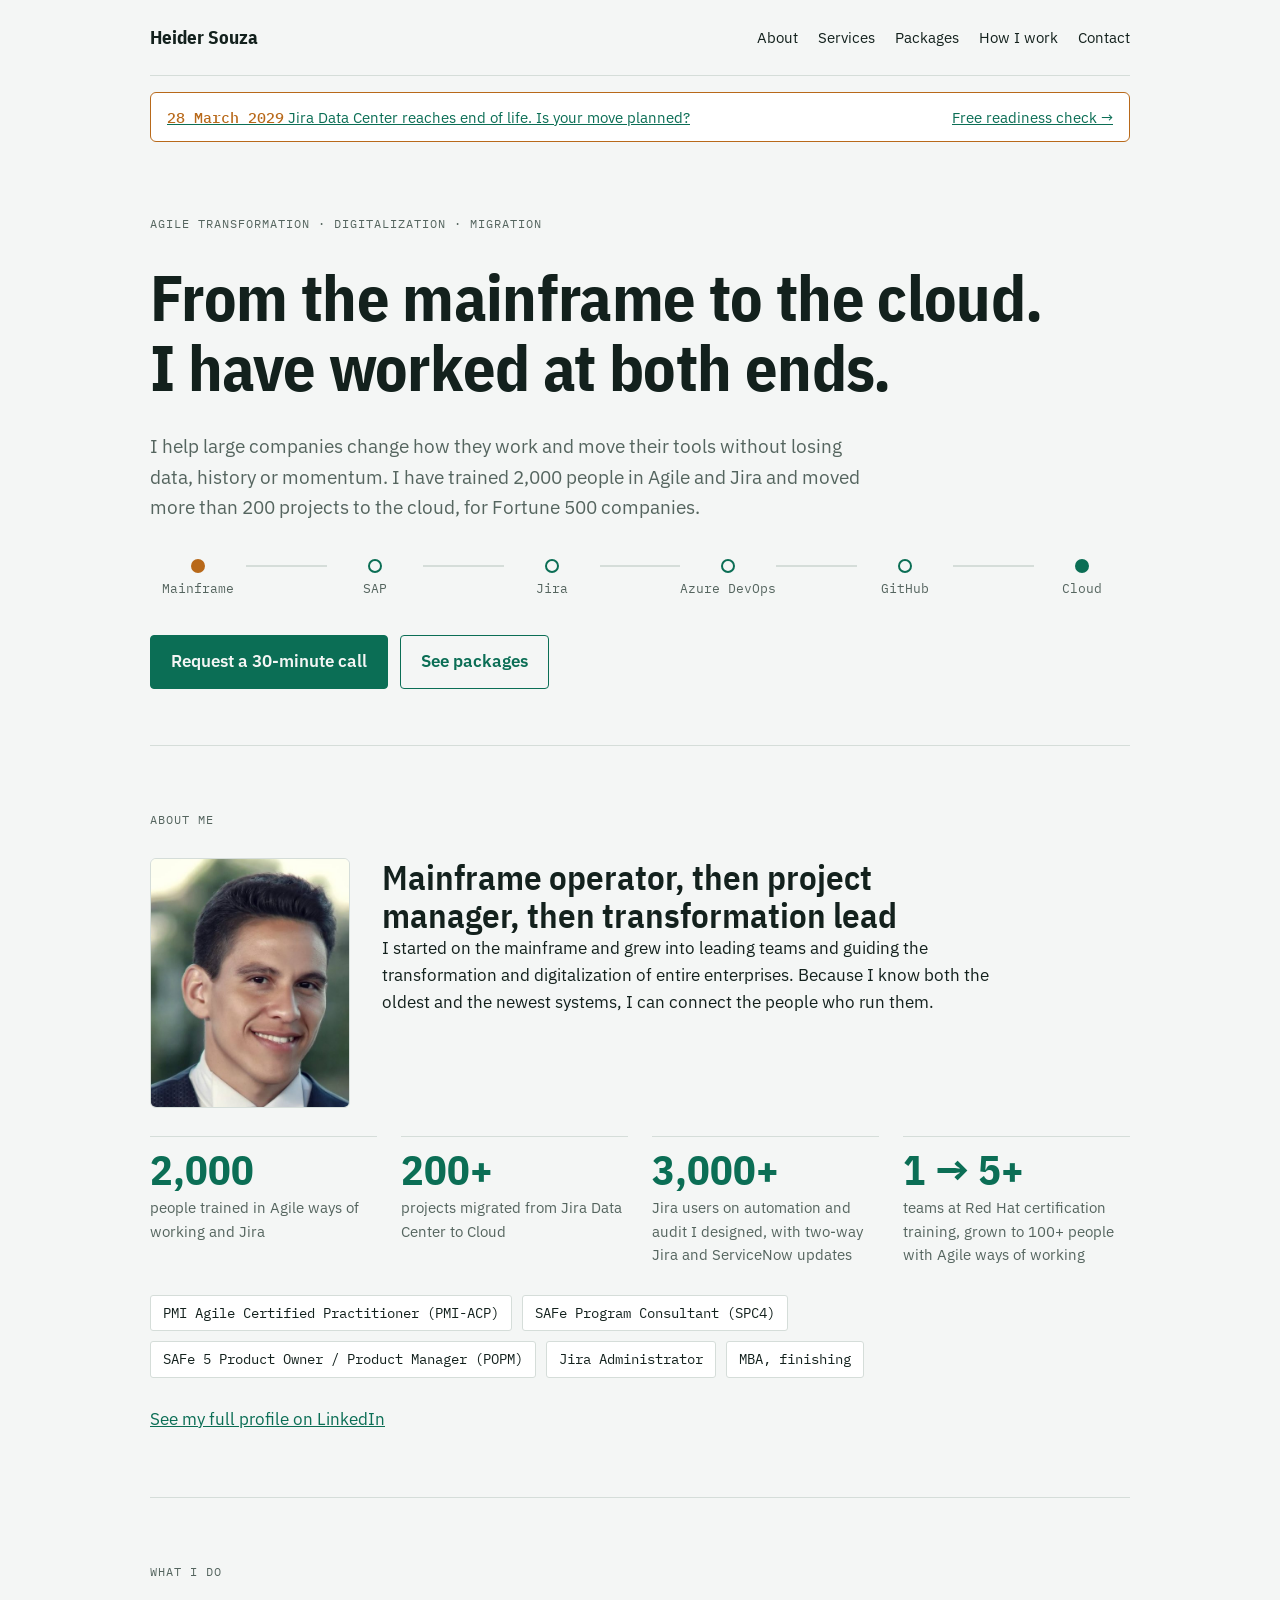
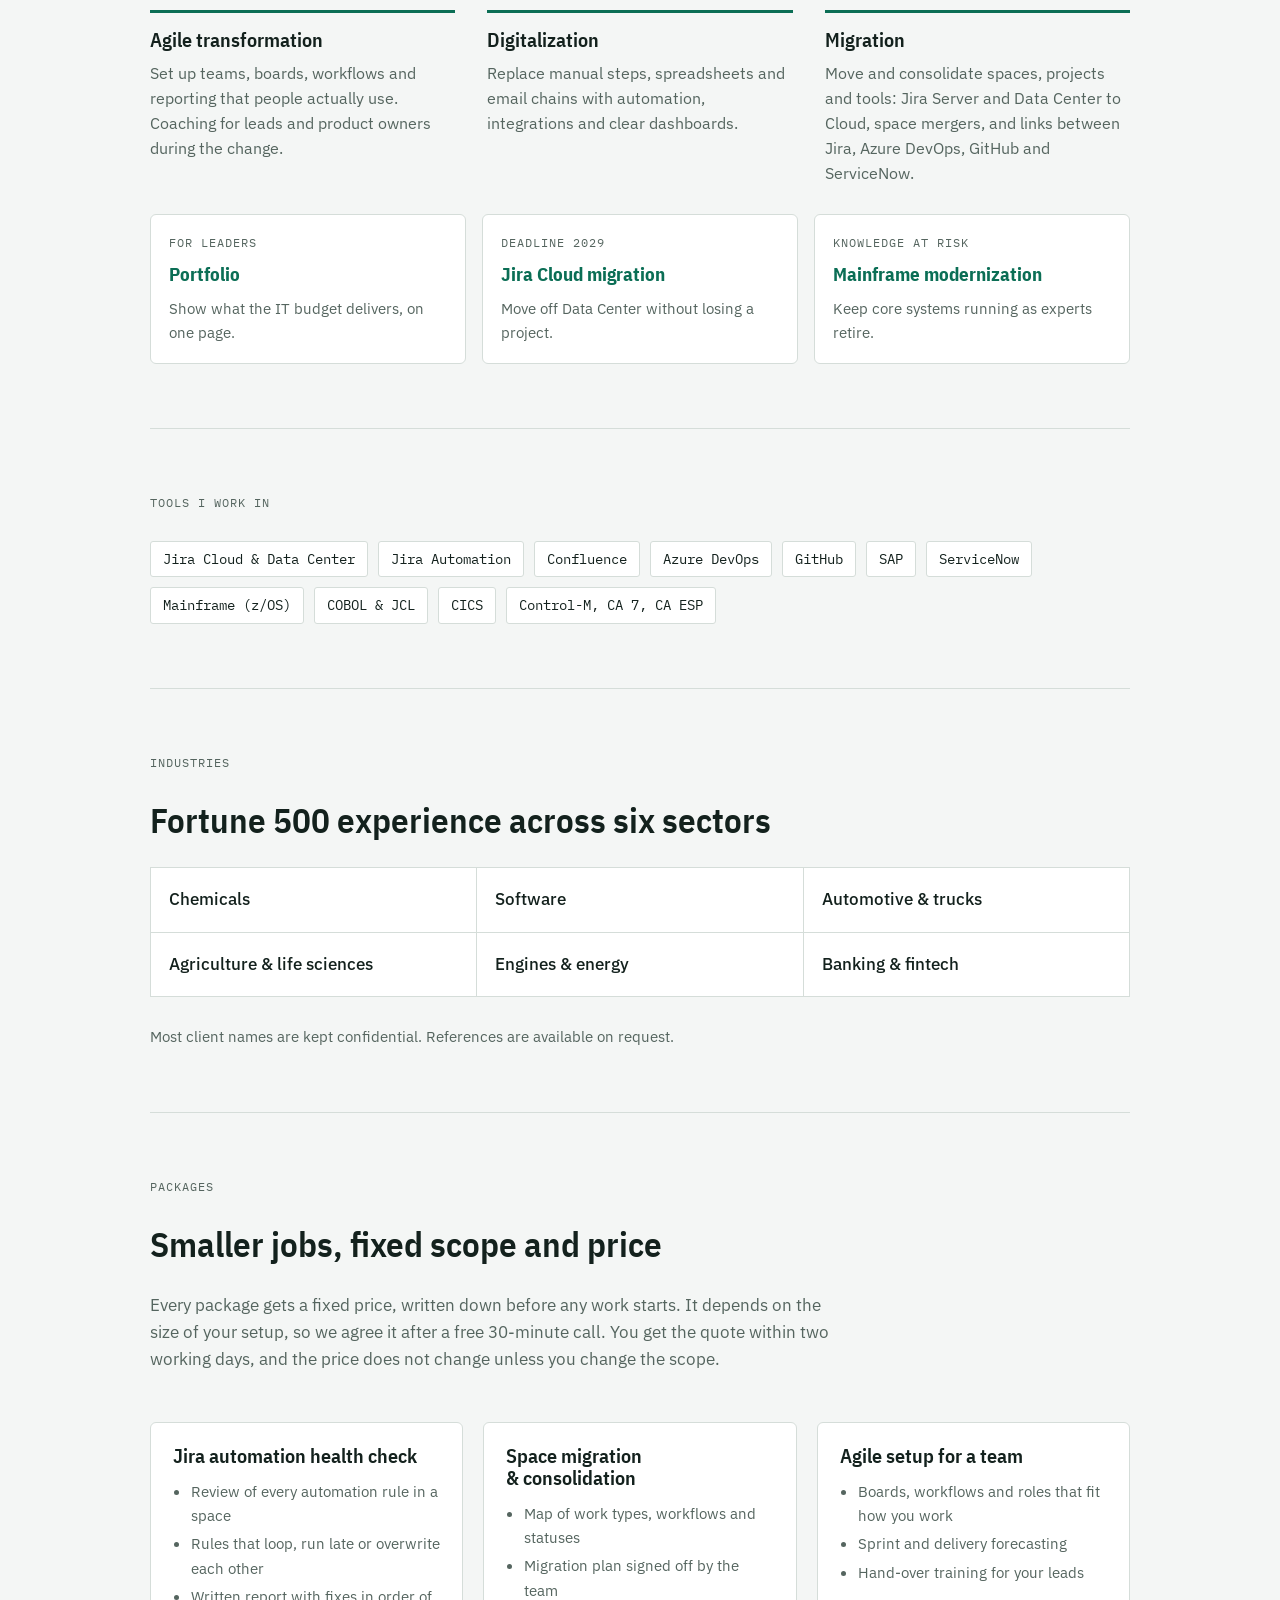
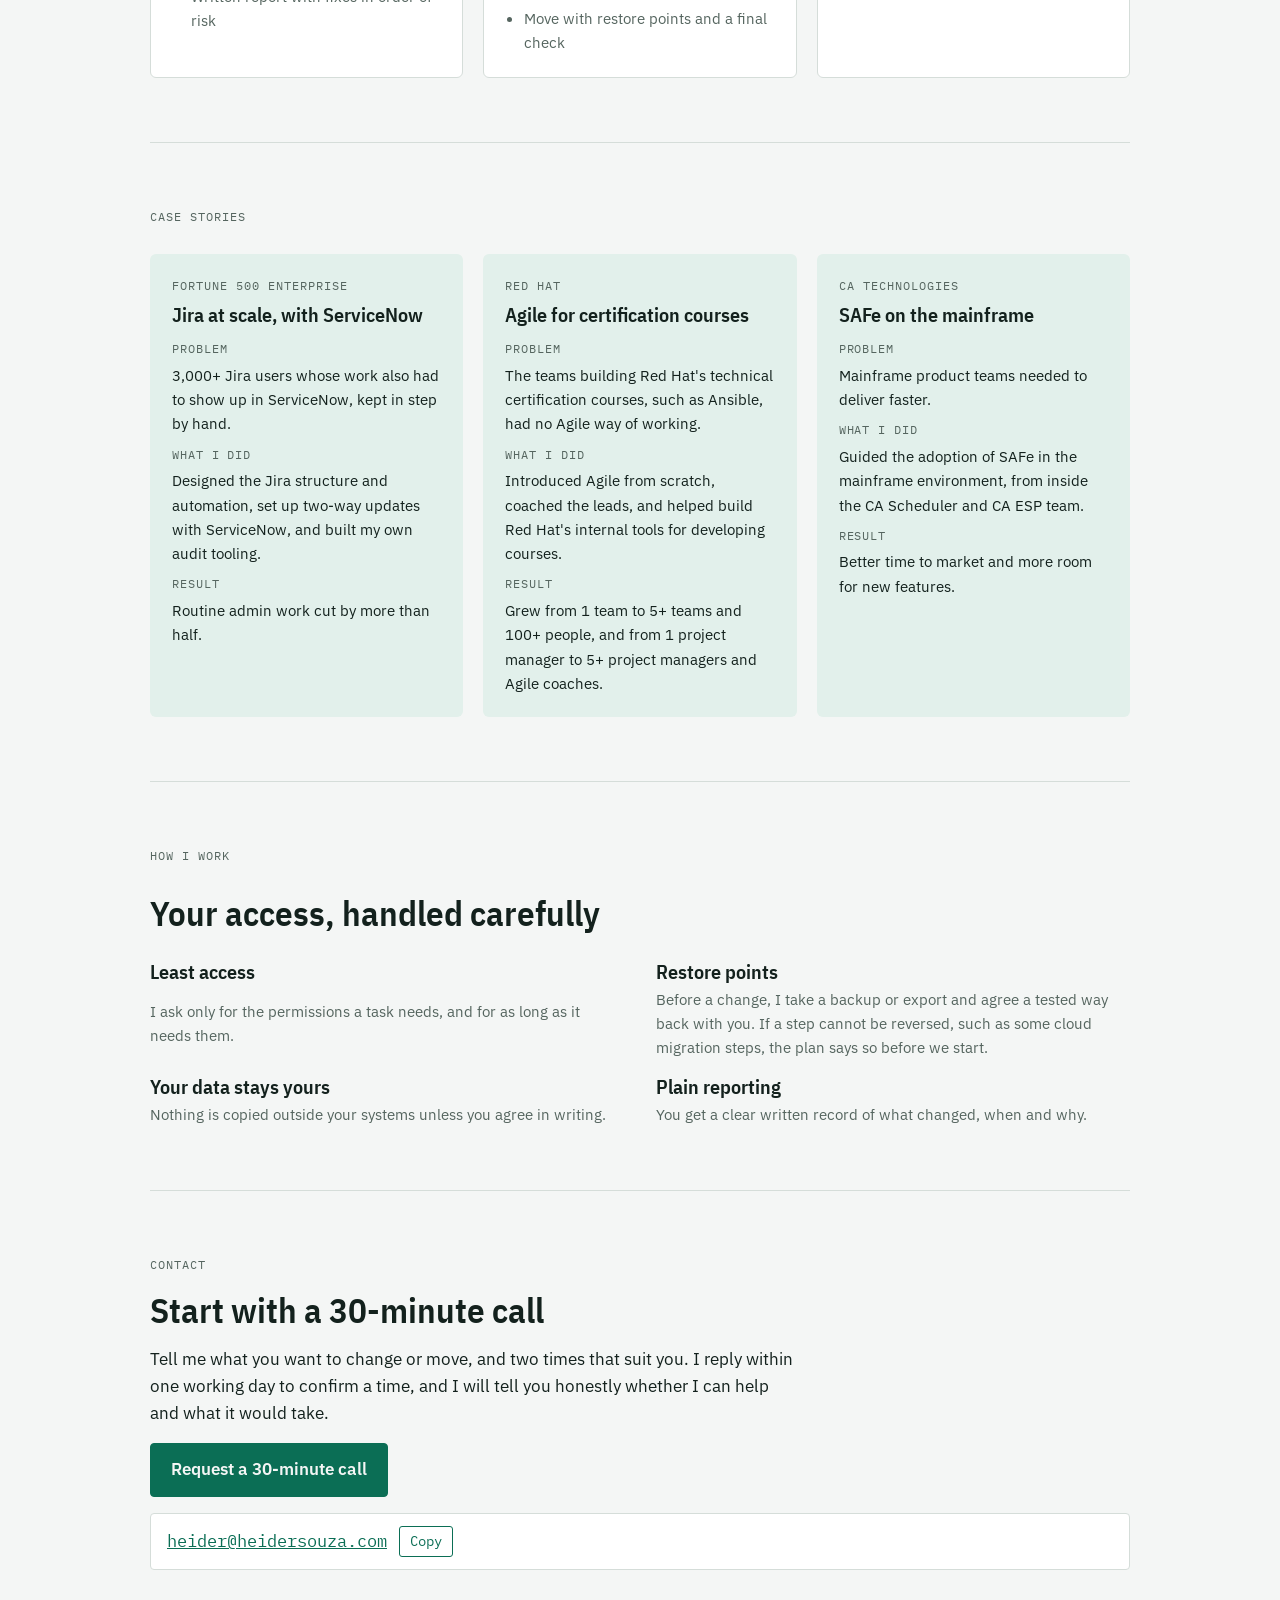
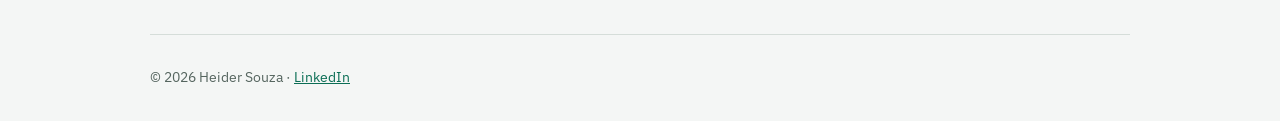
==== commit 2966d34b: "Home: Request instead of Book on call buttons Co-Authored-By: Claude Opus 5.5 <noreply@anthropic.com" ====
--- a/index.html
+++ b/index.html
@@ -173,7 +173,7 @@
       <div class="stop"><div class="dot"></div><span>Cloud</span></div>
     </div>
     <div class="btns">
-      <a class="btn primary" href="mailto:heider@heidersouza.com?subject=30-minute%20call&amp;body=Hello%20Heider%2C%0A%0AWhat%20I%20want%20to%20change%20or%20move%3A%0A%0ATwo%20times%20that%20suit%20me%20(with%20time%20zone)%3A%0A1.%0A2.%0A">Book a 30-minute call</a>
+      <a class="btn primary" href="mailto:heider@heidersouza.com?subject=30-minute%20call&amp;body=Hello%20Heider%2C%0A%0AWhat%20I%20want%20to%20change%20or%20move%3A%0A%0ATwo%20times%20that%20suit%20me%20(with%20time%20zone)%3A%0A1.%0A2.%0A">Request a 30-minute call</a>
       <a class="btn ghost" href="#packages">See packages</a>
     </div>
   </section>
@@ -337,7 +337,7 @@
     <span class="label">Contact</span>
     <h2>Start with a 30-minute call</h2>
     <p>Tell me what you want to change or move, and two times that suit you. I reply within one working day to confirm a time, and I will tell you honestly whether I can help and what it would take.</p>
-    <p><a class="btn primary" href="mailto:heider@heidersouza.com?subject=30-minute%20call&amp;body=Hello%20Heider%2C%0A%0AWhat%20I%20want%20to%20change%20or%20move%3A%0A%0ATwo%20times%20that%20suit%20me%20(with%20time%20zone)%3A%0A1.%0A2.%0A">Book a 30-minute call</a></p>
+    <p><a class="btn primary" href="mailto:heider@heidersouza.com?subject=30-minute%20call&amp;body=Hello%20Heider%2C%0A%0AWhat%20I%20want%20to%20change%20or%20move%3A%0A%0ATwo%20times%20that%20suit%20me%20(with%20time%20zone)%3A%0A1.%0A2.%0A">Request a 30-minute call</a></p>
     <div class="addr"><a id="mail" href="mailto:heider@heidersouza.com">heider@heidersouza.com</a><button id="copy" type="button">Copy</button></div>
   </section>
 
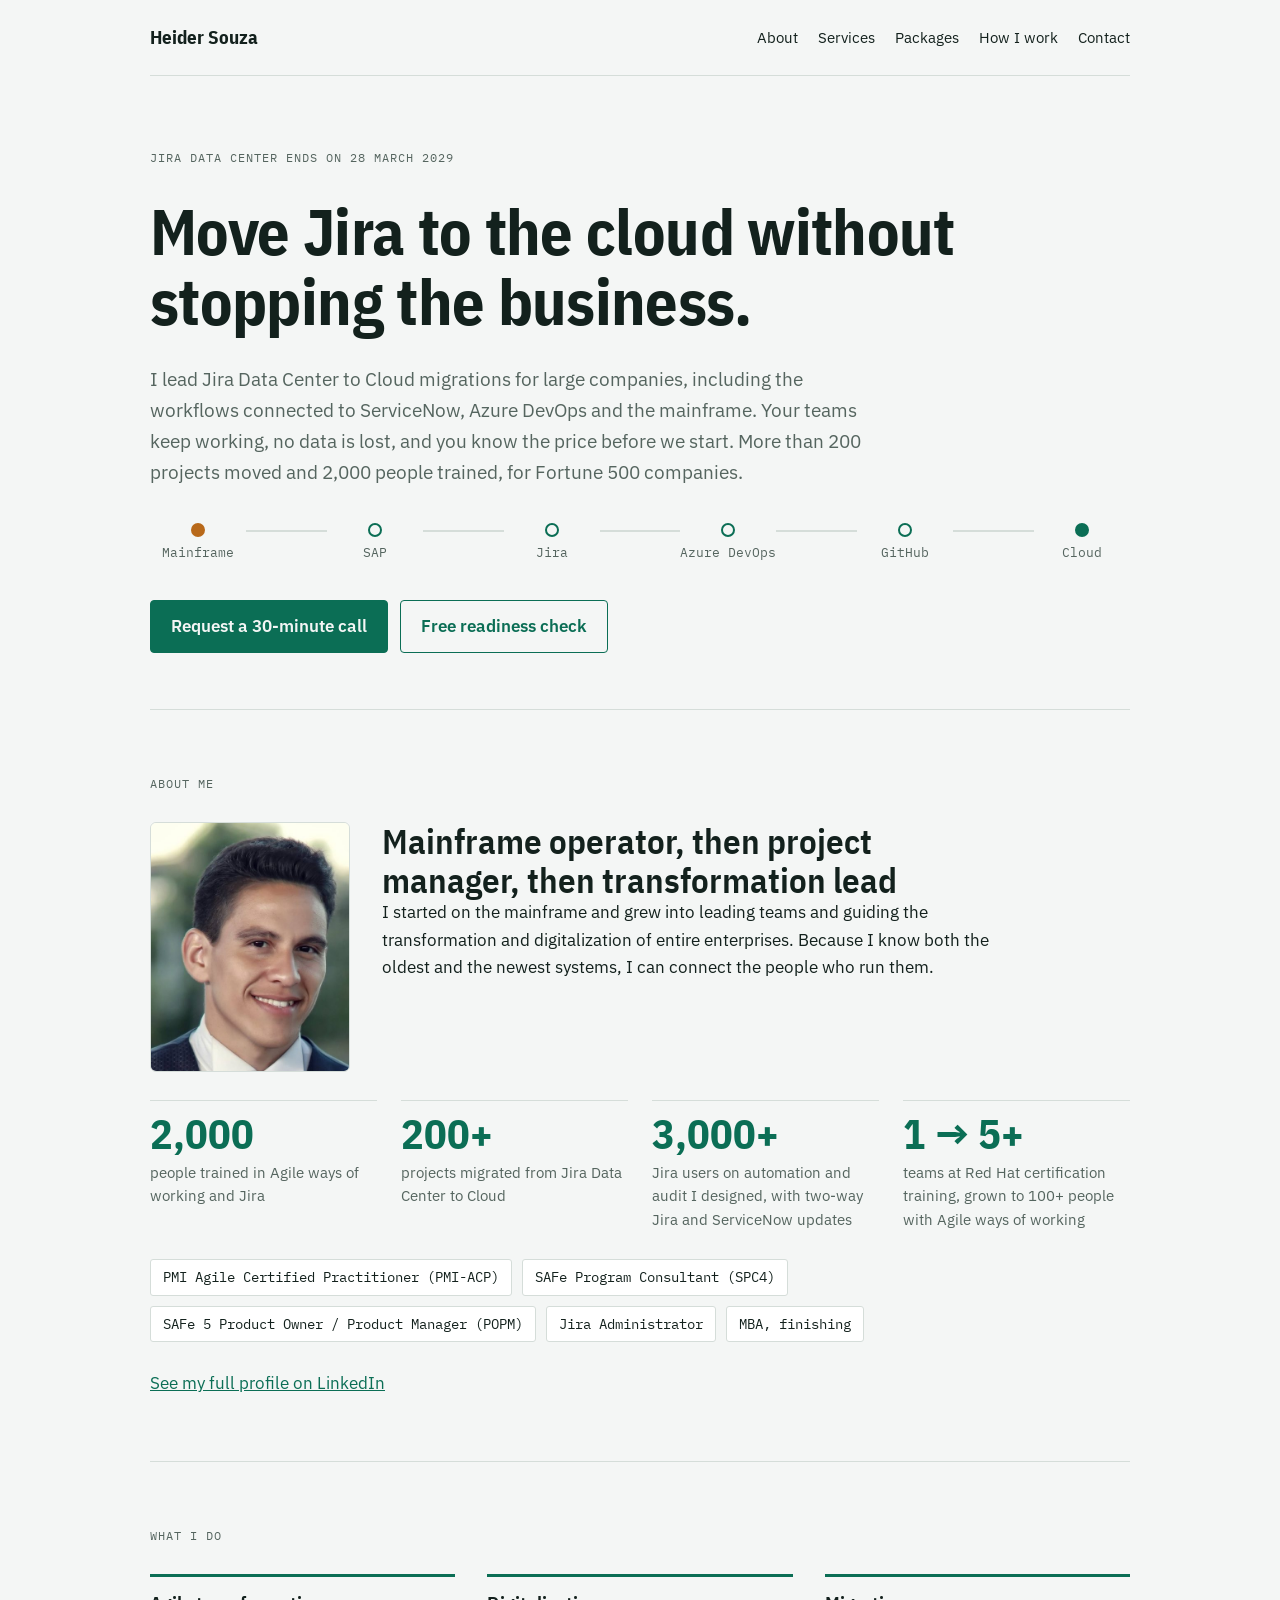
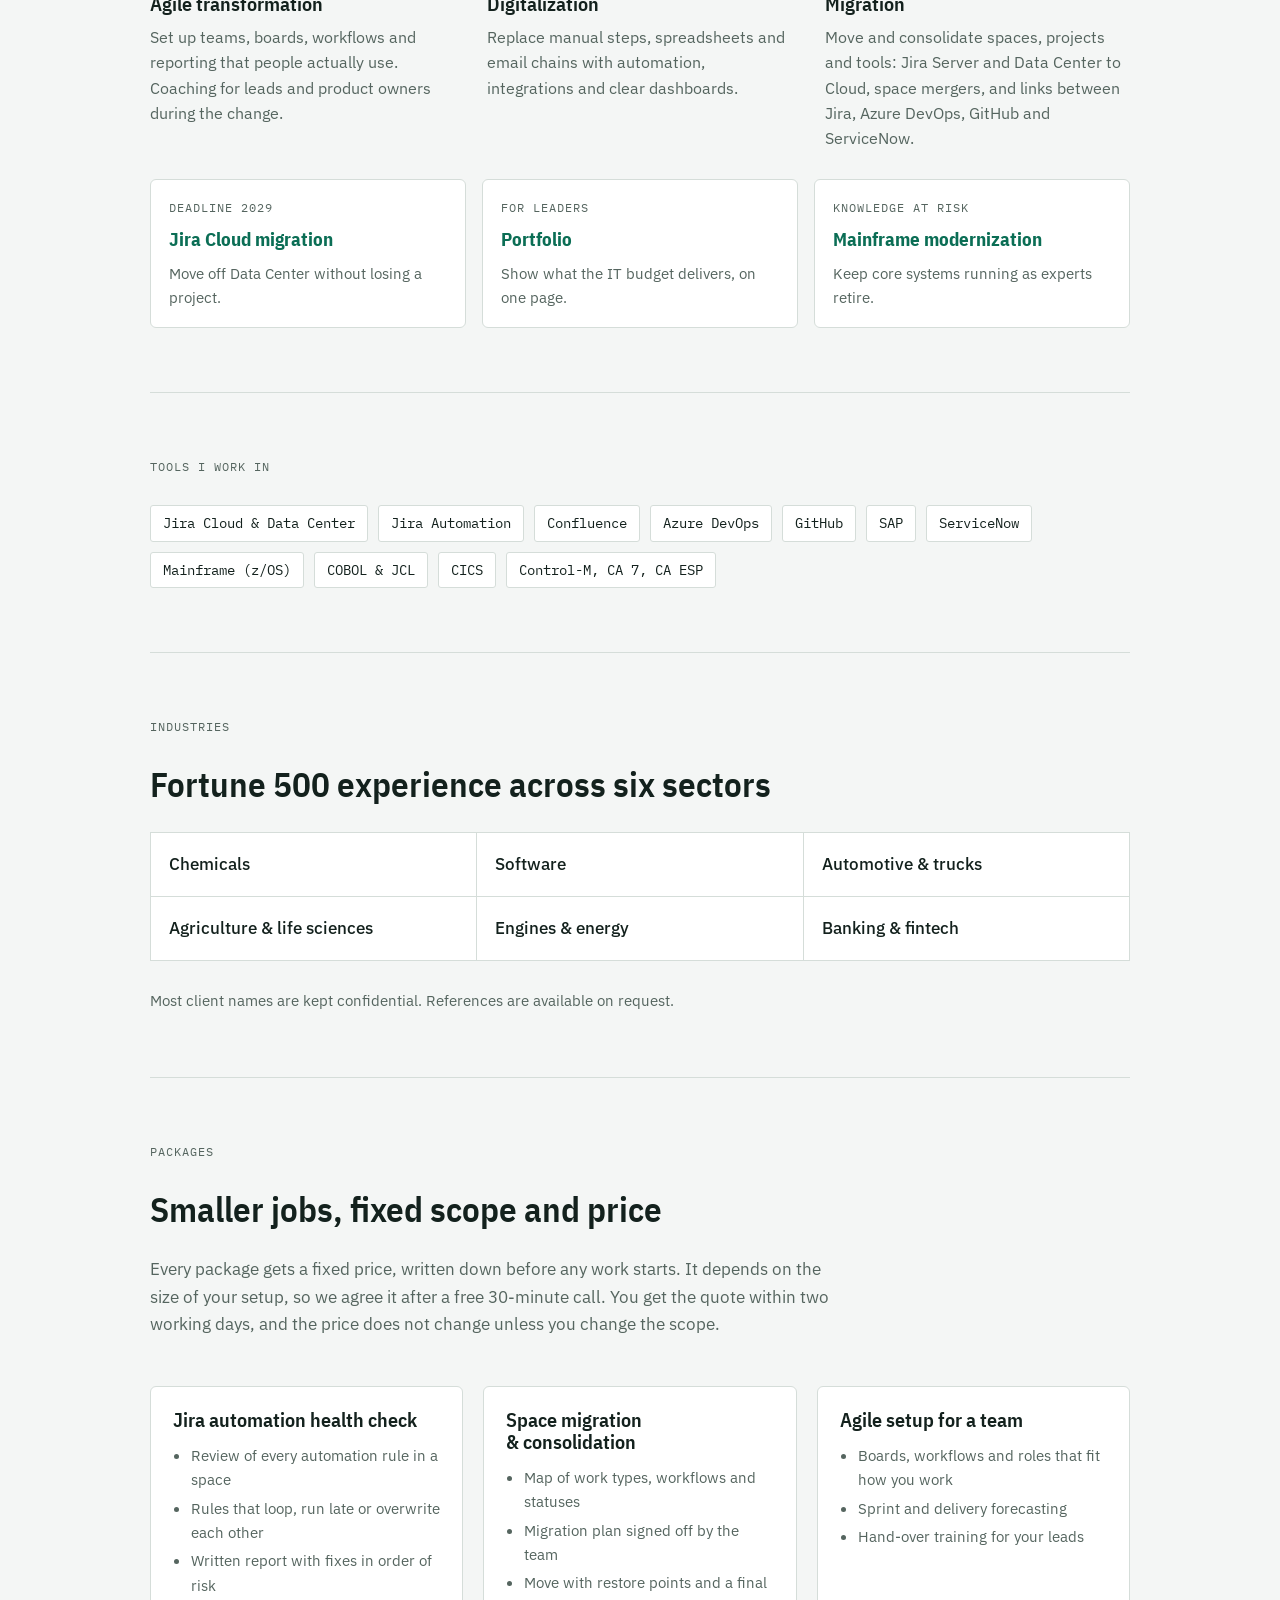
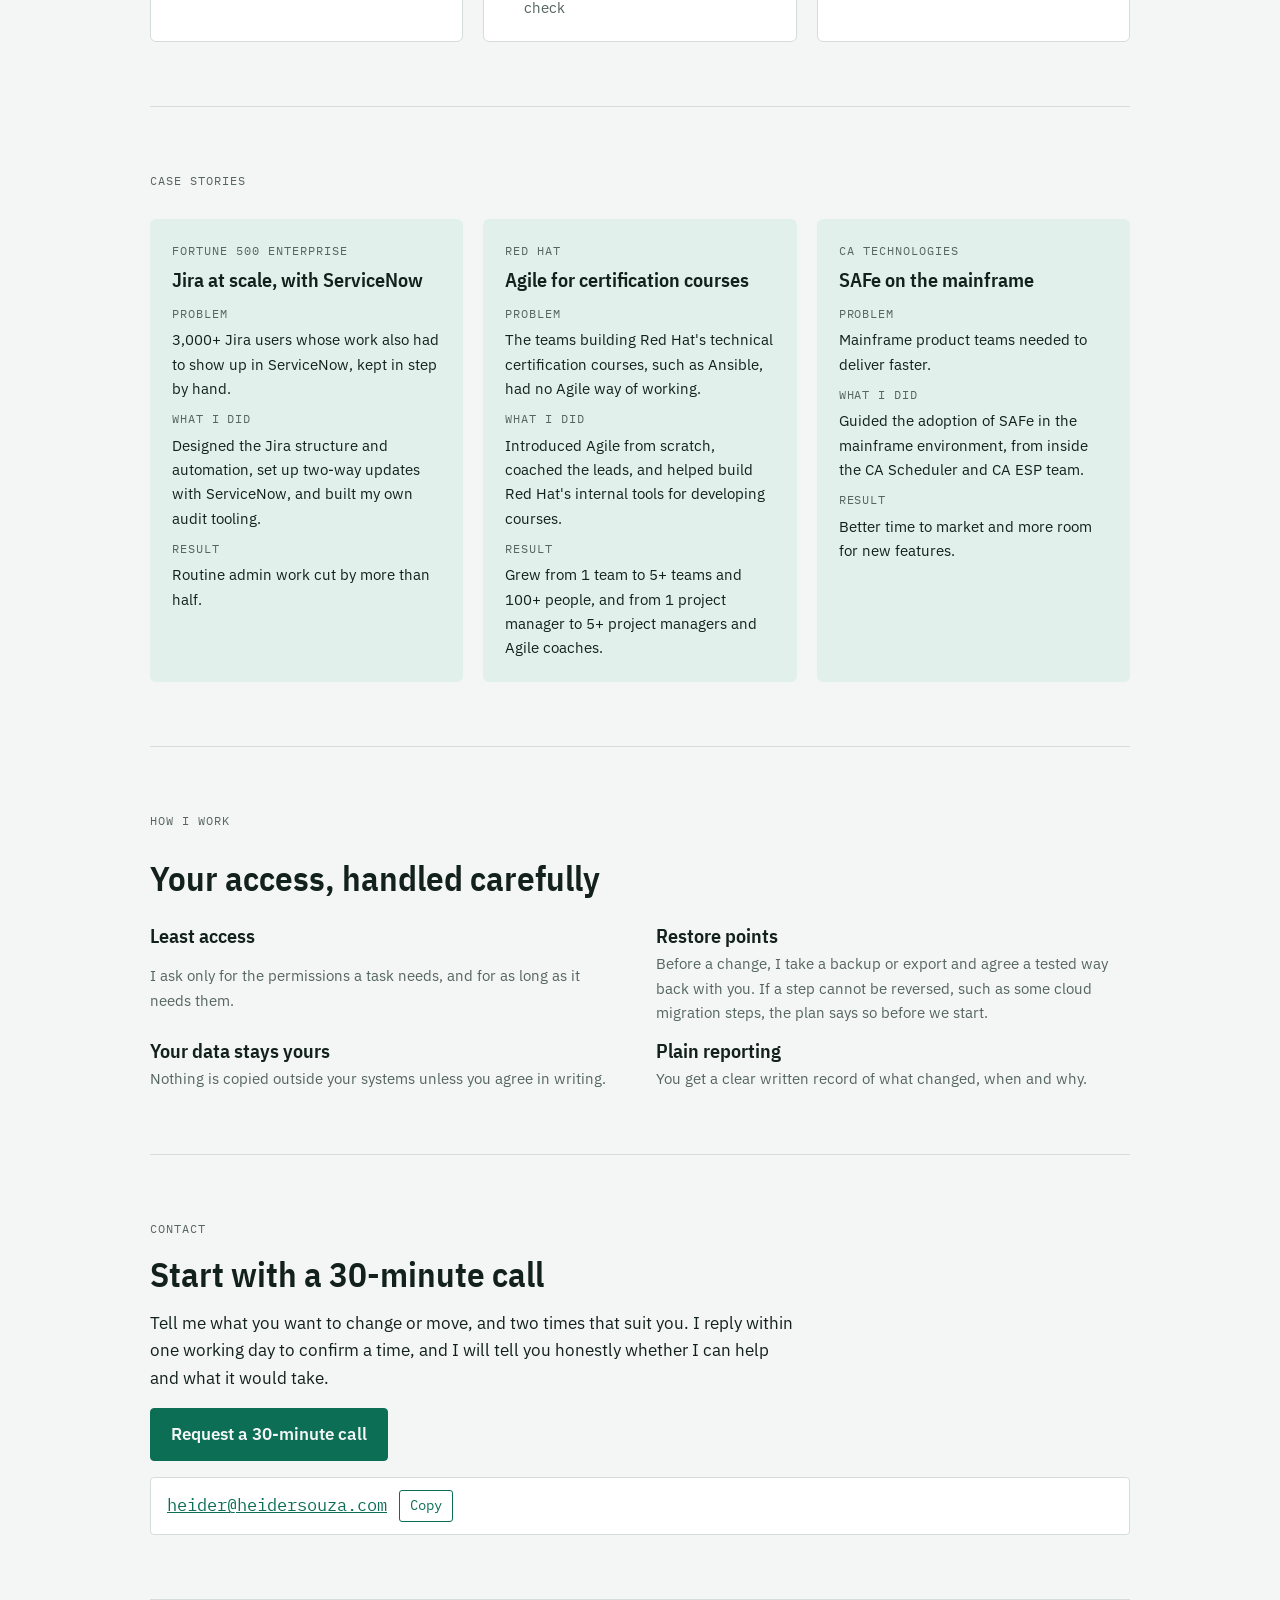
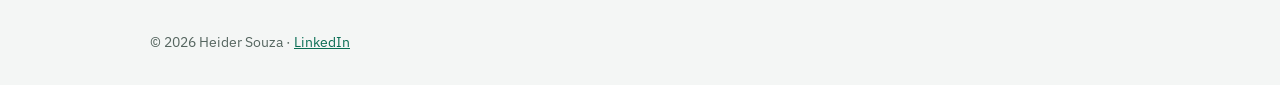
==== commit ad7b5998: "Home: lead with Jira Cloud migration and business continuity; Jira offer first Co-Authored-By: Claud" ====
--- a/index.html
+++ b/index.html
@@ -3,10 +3,10 @@
 <head>
 <meta charset="utf-8">
 <meta name="viewport" content="width=device-width, initial-scale=1">
-<title>Heider Souza | Agile transformation, digitalization and migration</title>
-<meta name="description" content="Heider Souza helps Fortune 500 companies with Agile transformation, digitalization and migration across Jira, Azure DevOps, GitHub, SAP and mainframe.">
-<meta property="og:title" content="Heider Souza | Agile transformation, digitalization and migration">
-<meta property="og:description" content="From the mainframe to the cloud. 2,000 people trained, 200+ projects moved to Jira Cloud.">
+<title>Heider Souza | Jira Cloud migration without stopping the business</title>
+<meta name="description" content="Move Jira Data Center to Cloud before the 2029 end of life, with connected ServiceNow, Azure DevOps and mainframe workflows, without stopping the business.">
+<meta property="og:title" content="Heider Souza | Jira Cloud migration without stopping the business">
+<meta property="og:description" content="Jira Data Center ends on 28 March 2029. 200+ projects moved to Jira Cloud, 2,000 people trained.">
 <meta property="og:type" content="website">
 <link rel="canonical" href="https://heidersouza.com/">
 <meta property="og:url" content="https://heidersouza.com/">
@@ -14,7 +14,7 @@
 <meta name="twitter:card" content="summary_large_image">
 <script type="application/ld+json">
 {"@context":"https://schema.org","@type":"ProfessionalService","name":"Heider Souza","url":"https://heidersouza.com/","email":"heider@heidersouza.com","image":"https://heidersouza.com/heider-souza.jpg",
-"description":"Agile transformation, digitalization and migration for large enterprises: Jira, Azure DevOps, GitHub, SAP and mainframe.",
+"description":"Jira Data Center to Cloud migration for large enterprises, with connected ServiceNow, Azure DevOps and mainframe workflows. Also portfolio clarity and mainframe modernization.",
 "founder":{"@type":"Person","name":"Heider Souza","jobTitle":"Agile transformation and migration consultant","sameAs":["https://www.linkedin.com/in/heider-souza-65bba239/"],
 "hasCredential":["PMI-ACP","SAFe Program Consultant (SPC4)","SAFe 5 POPM","Jira Administrator"]},
 "knowsAbout":["Agile transformation","SAFe","Jira","Jira Cloud migration","Azure DevOps","GitHub","SAP","Mainframe","COBOL","JCL","CICS","Control-M","CA 7","CA ESP","ServiceNow integration"],
@@ -123,8 +123,6 @@
 .trust div { display: grid; gap: 4px; }
 .trust p { color: var(--muted); font-size: 0.95rem; }
 
-.banner { display: flex; flex-wrap: wrap; gap: 8px 16px; align-items: center; justify-content: space-between; margin-top: 16px; padding: 12px 16px; border: 1px solid var(--signal); border-radius: 6px; background: var(--surface); font-size: 0.95rem; }
-.banner b { font-family: var(--mono); font-weight: 500; color: var(--signal); }
 .offers { display: grid; grid-template-columns: repeat(3, minmax(0, 1fr)); gap: 16px; }
 .offer { display: grid; gap: 6px; align-content: start; padding: 18px; border: 1px solid var(--line); border-radius: 6px; background: var(--surface); color: var(--ink); text-decoration: none; }
 .offer:hover { border-color: var(--accent); }
@@ -158,12 +156,11 @@
       <a href="#contact">Contact</a>
     </nav>
   </header>
-  <a class="banner" href="/jira-cloud-migration/"><span><b>28 March 2029</b> Jira Data Center reaches end of life. Is your move planned?</span><span>Free readiness check →</span></a>
 
   <section class="hero">
-    <span class="label">Agile transformation · Digitalization · Migration</span>
-    <h1>From the mainframe to the cloud. I have worked at both ends.</h1>
-    <p class="lead">I help large companies change how they work and move their tools without losing data, history or momentum. I have trained 2,000 people in Agile and Jira and moved more than 200 projects to the cloud, for Fortune 500 companies.</p>
+    <span class="label">Jira Data Center ends on 28 March 2029</span>
+    <h1>Move Jira to the cloud without stopping the business.</h1>
+    <p class="lead">I lead Jira Data Center to Cloud migrations for large companies, including the workflows connected to ServiceNow, Azure DevOps and the mainframe. Your teams keep working, no data is lost, and you know the price before we start. More than 200 projects moved and 2,000 people trained, for Fortune 500 companies.</p>
     <div class="path" aria-label="A typical migration path">
       <div class="stop"><div class="dot"></div><span>Mainframe</span></div><div class="seg"></div>
       <div class="stop"><div class="dot"></div><span>SAP</span></div><div class="seg"></div>
@@ -174,7 +171,7 @@
     </div>
     <div class="btns">
       <a class="btn primary" href="mailto:heider@heidersouza.com?subject=30-minute%20call&amp;body=Hello%20Heider%2C%0A%0AWhat%20I%20want%20to%20change%20or%20move%3A%0A%0ATwo%20times%20that%20suit%20me%20(with%20time%20zone)%3A%0A1.%0A2.%0A">Request a 30-minute call</a>
-      <a class="btn ghost" href="#packages">See packages</a>
+      <a class="btn ghost" href="/jira-cloud-migration/#check">Free readiness check</a>
     </div>
   </section>
 
@@ -220,8 +217,8 @@
       </div>
     </div>
     <div class="offers">
+      <a class="offer" href="/jira-cloud-migration/"><span class="label">Deadline 2029</span><b>Jira Cloud migration</b><span>Move off Data Center without losing a project.</span></a>
       <a class="offer" href="/portfolio/"><span class="label">For leaders</span><b>Portfolio</b><span>Show what the IT budget delivers, on one page.</span></a>
-      <a class="offer" href="/jira-cloud-migration/"><span class="label">Deadline 2029</span><b>Jira Cloud migration</b><span>Move off Data Center without losing a project.</span></a>
       <a class="offer" href="/mainframe-modernization/"><span class="label">Knowledge at risk</span><b>Mainframe modernization</b><span>Keep core systems running as experts retire.</span></a>
     </div>
   </section>
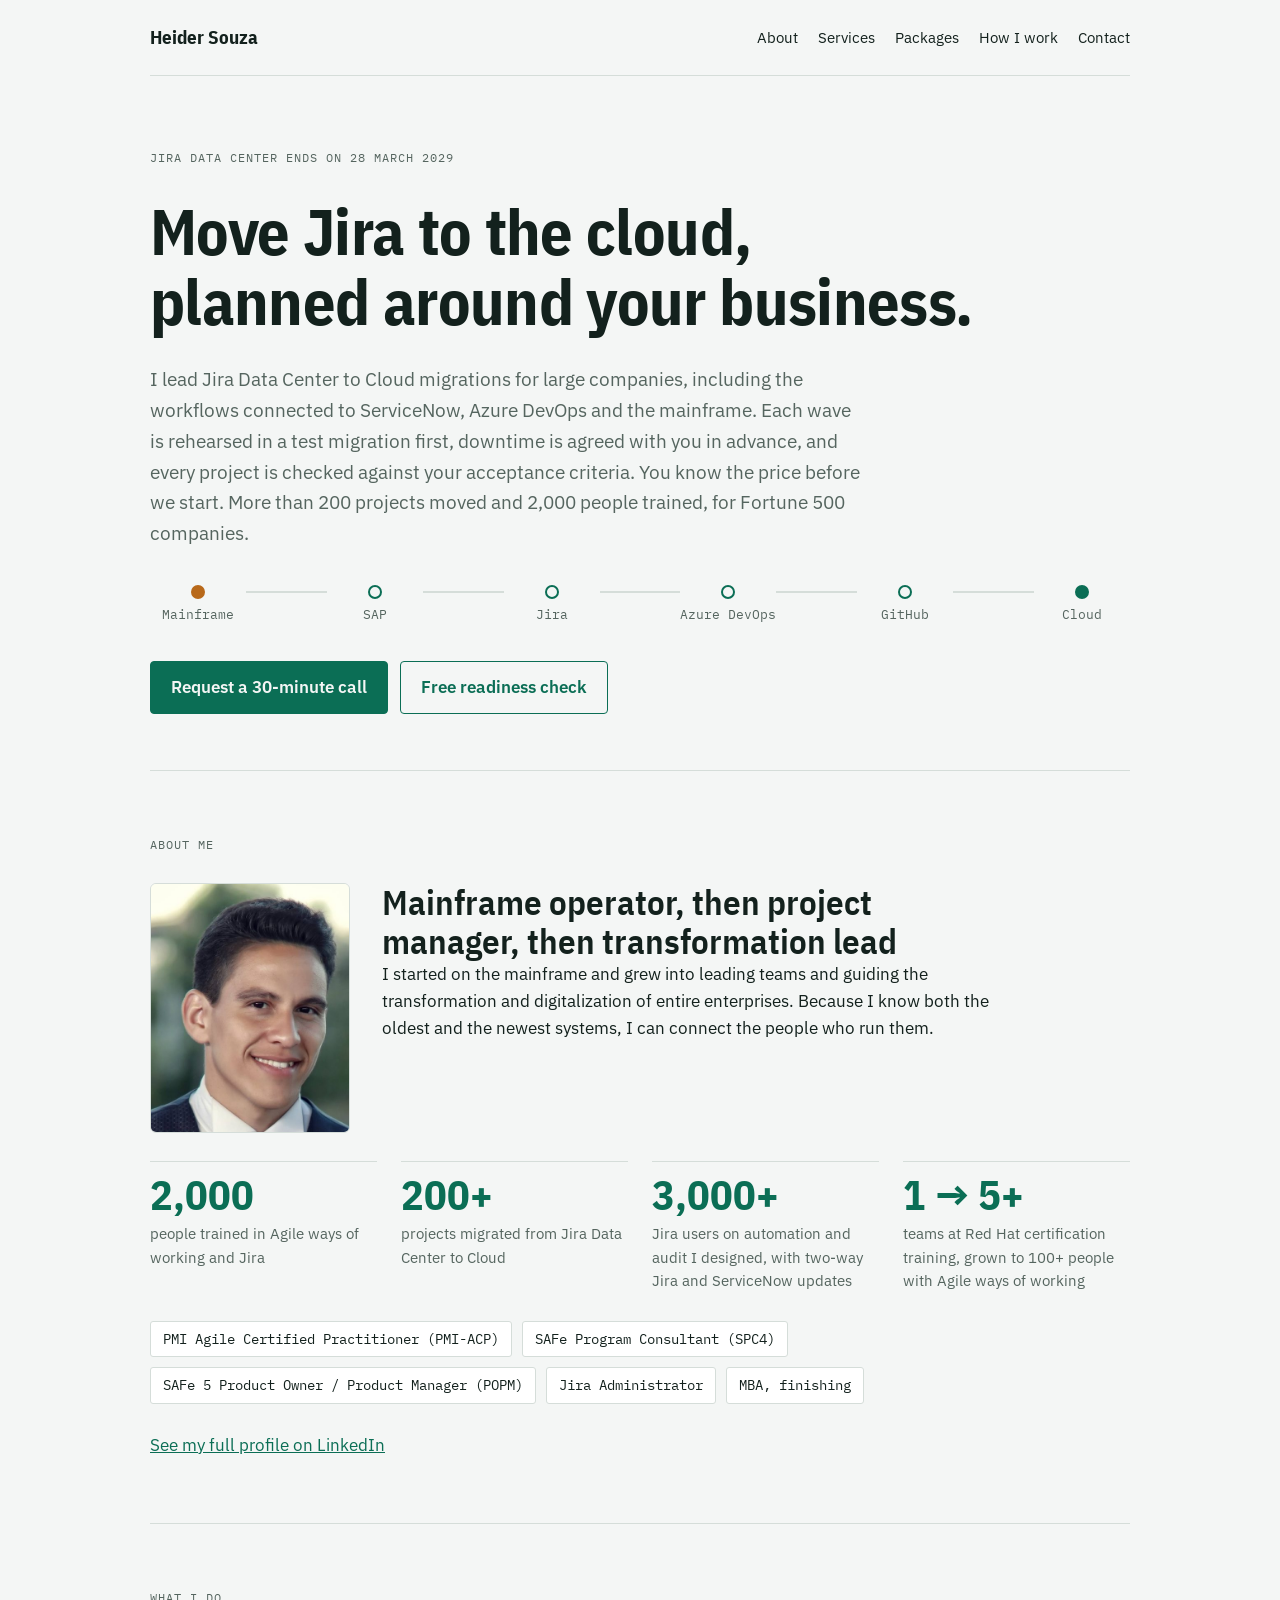
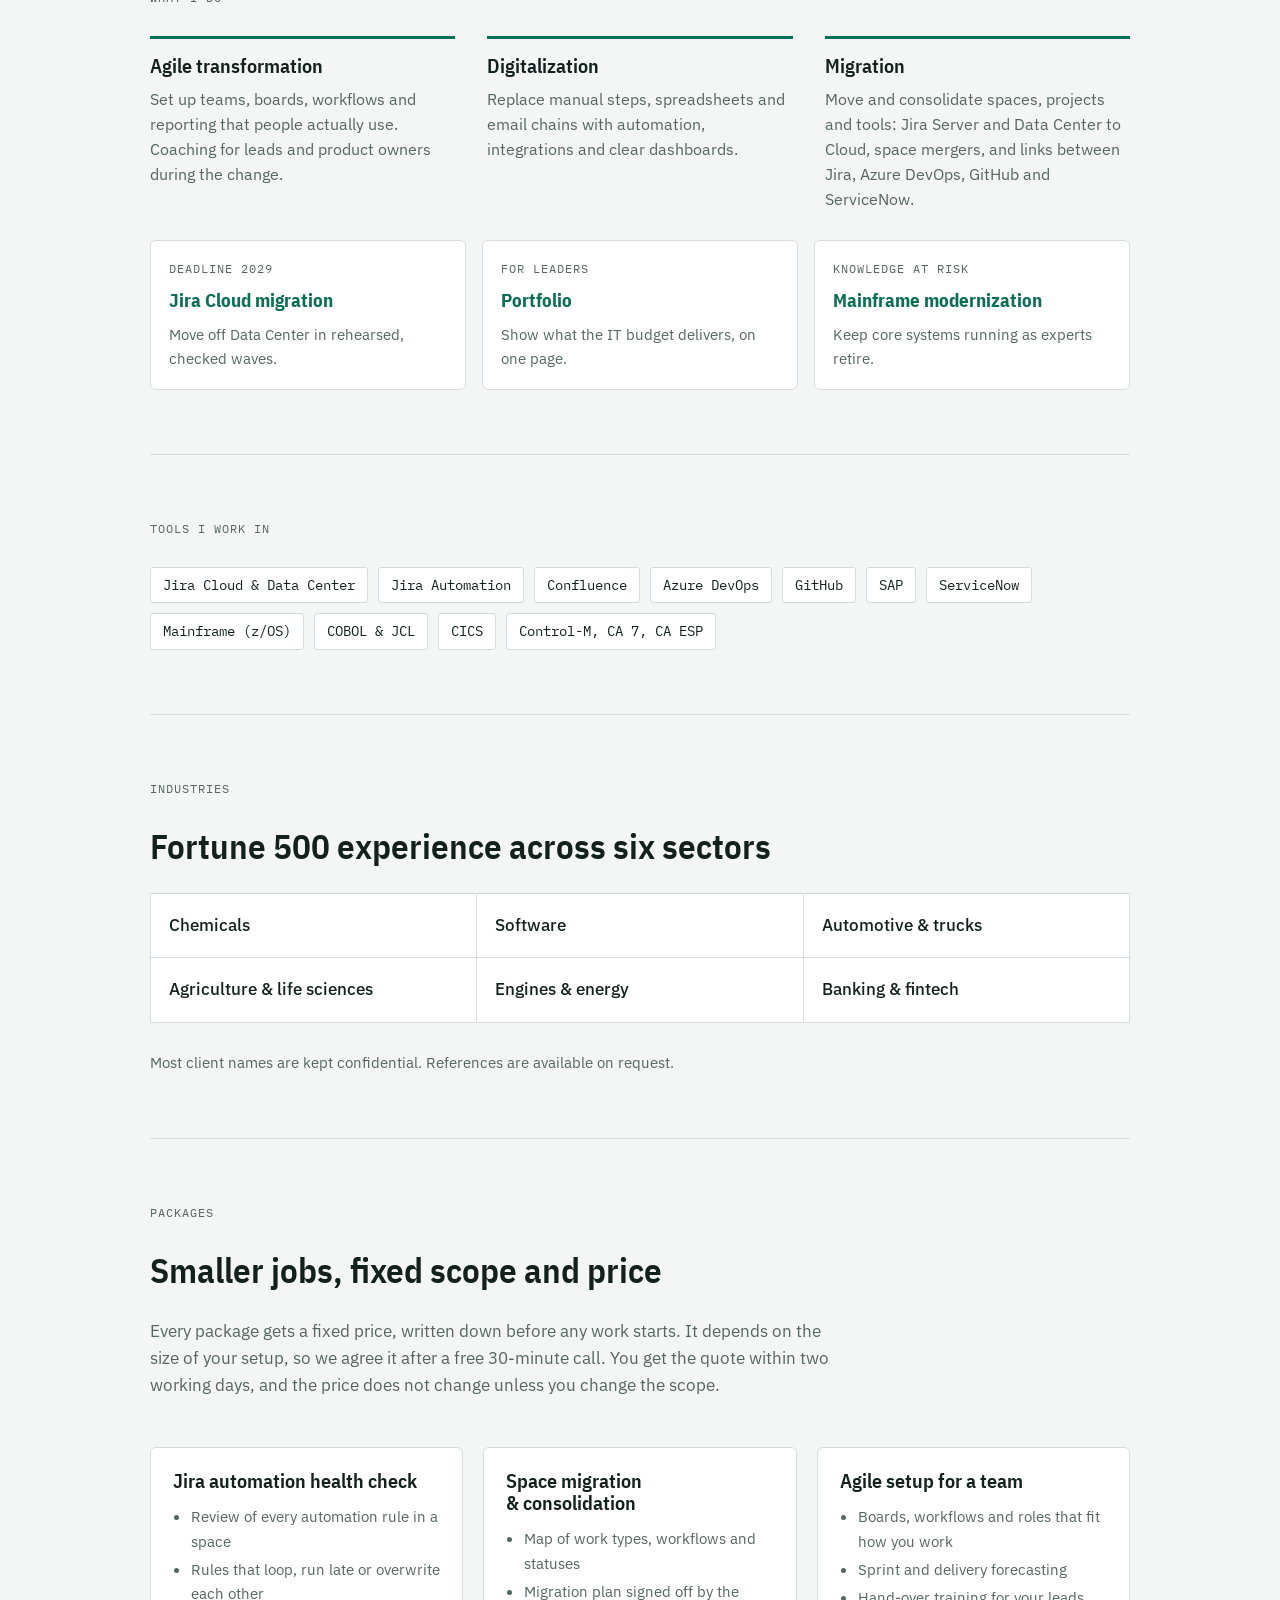
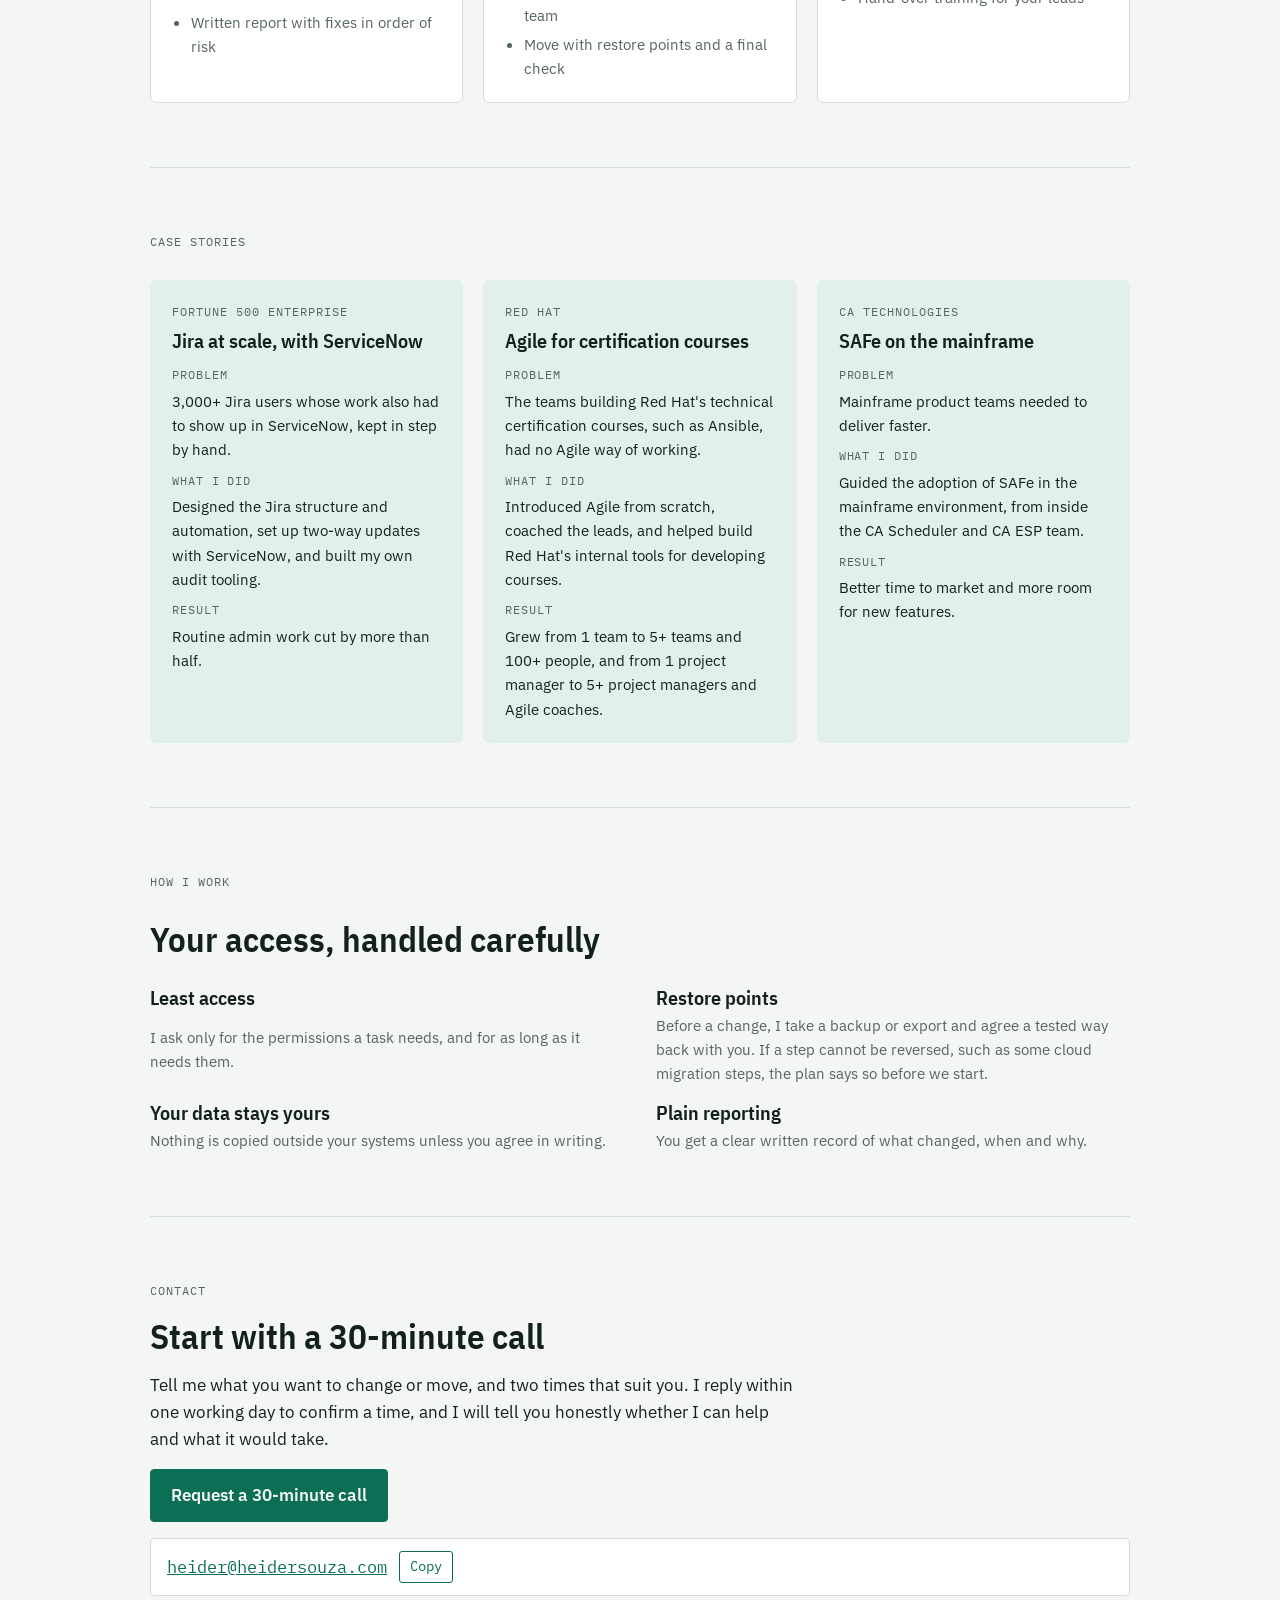
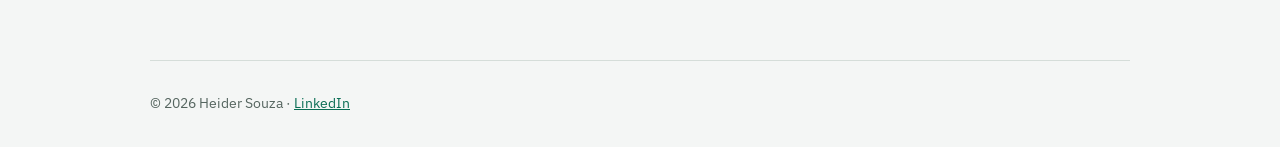
==== commit 518d664f: "Replace absolute promises with rehearsed waves and agreed downtime; add Jira scope section; add PPM " ====
--- a/index.html
+++ b/index.html
@@ -3,9 +3,9 @@
 <head>
 <meta charset="utf-8">
 <meta name="viewport" content="width=device-width, initial-scale=1">
-<title>Heider Souza | Jira Cloud migration without stopping the business</title>
-<meta name="description" content="Move Jira Data Center to Cloud before the 2029 end of life, with connected ServiceNow, Azure DevOps and mainframe workflows, without stopping the business.">
-<meta property="og:title" content="Heider Souza | Jira Cloud migration without stopping the business">
+<title>Heider Souza | Jira Cloud migration, planned around your business</title>
+<meta name="description" content="Move Jira Data Center to Cloud before the 2029 end of life, with connected ServiceNow, Azure DevOps and mainframe workflows, in rehearsed waves.">
+<meta property="og:title" content="Heider Souza | Jira Cloud migration, planned around your business">
 <meta property="og:description" content="Jira Data Center ends on 28 March 2029. 200+ projects moved to Jira Cloud, 2,000 people trained.">
 <meta property="og:type" content="website">
 <link rel="canonical" href="https://heidersouza.com/">
@@ -17,7 +17,7 @@
 "description":"Jira Data Center to Cloud migration for large enterprises, with connected ServiceNow, Azure DevOps and mainframe workflows. Also portfolio clarity and mainframe modernization.",
 "founder":{"@type":"Person","name":"Heider Souza","jobTitle":"Agile transformation and migration consultant","sameAs":["https://www.linkedin.com/in/heider-souza-65bba239/"],
 "hasCredential":["PMI-ACP","SAFe Program Consultant (SPC4)","SAFe 5 POPM","Jira Administrator"]},
-"knowsAbout":["Agile transformation","SAFe","Jira","Jira Cloud migration","Azure DevOps","GitHub","SAP","Mainframe","COBOL","JCL","CICS","Control-M","CA 7","CA ESP","ServiceNow integration"],
+"knowsAbout":["Agile transformation","SAFe","Jira","Jira Cloud migration","Azure DevOps","GitHub","SAP","Mainframe","COBOL","JCL","CICS","Control-M","CA 7","CA ESP","ServiceNow integration","Jira Product Discovery","Jira Goals","BigPicture","Structure for Jira","OKR"],
 "sameAs":["https://www.linkedin.com/in/heider-souza-65bba239/"]}
 </script>
 <link rel="icon" href="data:image/svg+xml,%3Csvg xmlns='http://www.w3.org/2000/svg' viewBox='0 0 32 32'%3E%3Crect width='32' height='32' rx='6' fill='%230b6e55'/%3E%3Ctext x='16' y='22' font-family='Arial' font-weight='700' font-size='15' text-anchor='middle' fill='white'%3EHS%3C/text%3E%3C/svg%3E">
@@ -159,8 +159,8 @@
 
   <section class="hero">
     <span class="label">Jira Data Center ends on 28 March 2029</span>
-    <h1>Move Jira to the cloud without stopping the business.</h1>
-    <p class="lead">I lead Jira Data Center to Cloud migrations for large companies, including the workflows connected to ServiceNow, Azure DevOps and the mainframe. Your teams keep working, no data is lost, and you know the price before we start. More than 200 projects moved and 2,000 people trained, for Fortune 500 companies.</p>
+    <h1>Move Jira to the cloud, planned around your business.</h1>
+    <p class="lead">I lead Jira Data Center to Cloud migrations for large companies, including the workflows connected to ServiceNow, Azure DevOps and the mainframe. Each wave is rehearsed in a test migration first, downtime is agreed with you in advance, and every project is checked against your acceptance criteria. You know the price before we start. More than 200 projects moved and 2,000 people trained, for Fortune 500 companies.</p>
     <div class="path" aria-label="A typical migration path">
       <div class="stop"><div class="dot"></div><span>Mainframe</span></div><div class="seg"></div>
       <div class="stop"><div class="dot"></div><span>SAP</span></div><div class="seg"></div>
@@ -217,7 +217,7 @@
       </div>
     </div>
     <div class="offers">
-      <a class="offer" href="/jira-cloud-migration/"><span class="label">Deadline 2029</span><b>Jira Cloud migration</b><span>Move off Data Center without losing a project.</span></a>
+      <a class="offer" href="/jira-cloud-migration/"><span class="label">Deadline 2029</span><b>Jira Cloud migration</b><span>Move off Data Center in rehearsed, checked waves.</span></a>
       <a class="offer" href="/portfolio/"><span class="label">For leaders</span><b>Portfolio</b><span>Show what the IT budget delivers, on one page.</span></a>
       <a class="offer" href="/mainframe-modernization/"><span class="label">Knowledge at risk</span><b>Mainframe modernization</b><span>Keep core systems running as experts retire.</span></a>
     </div>
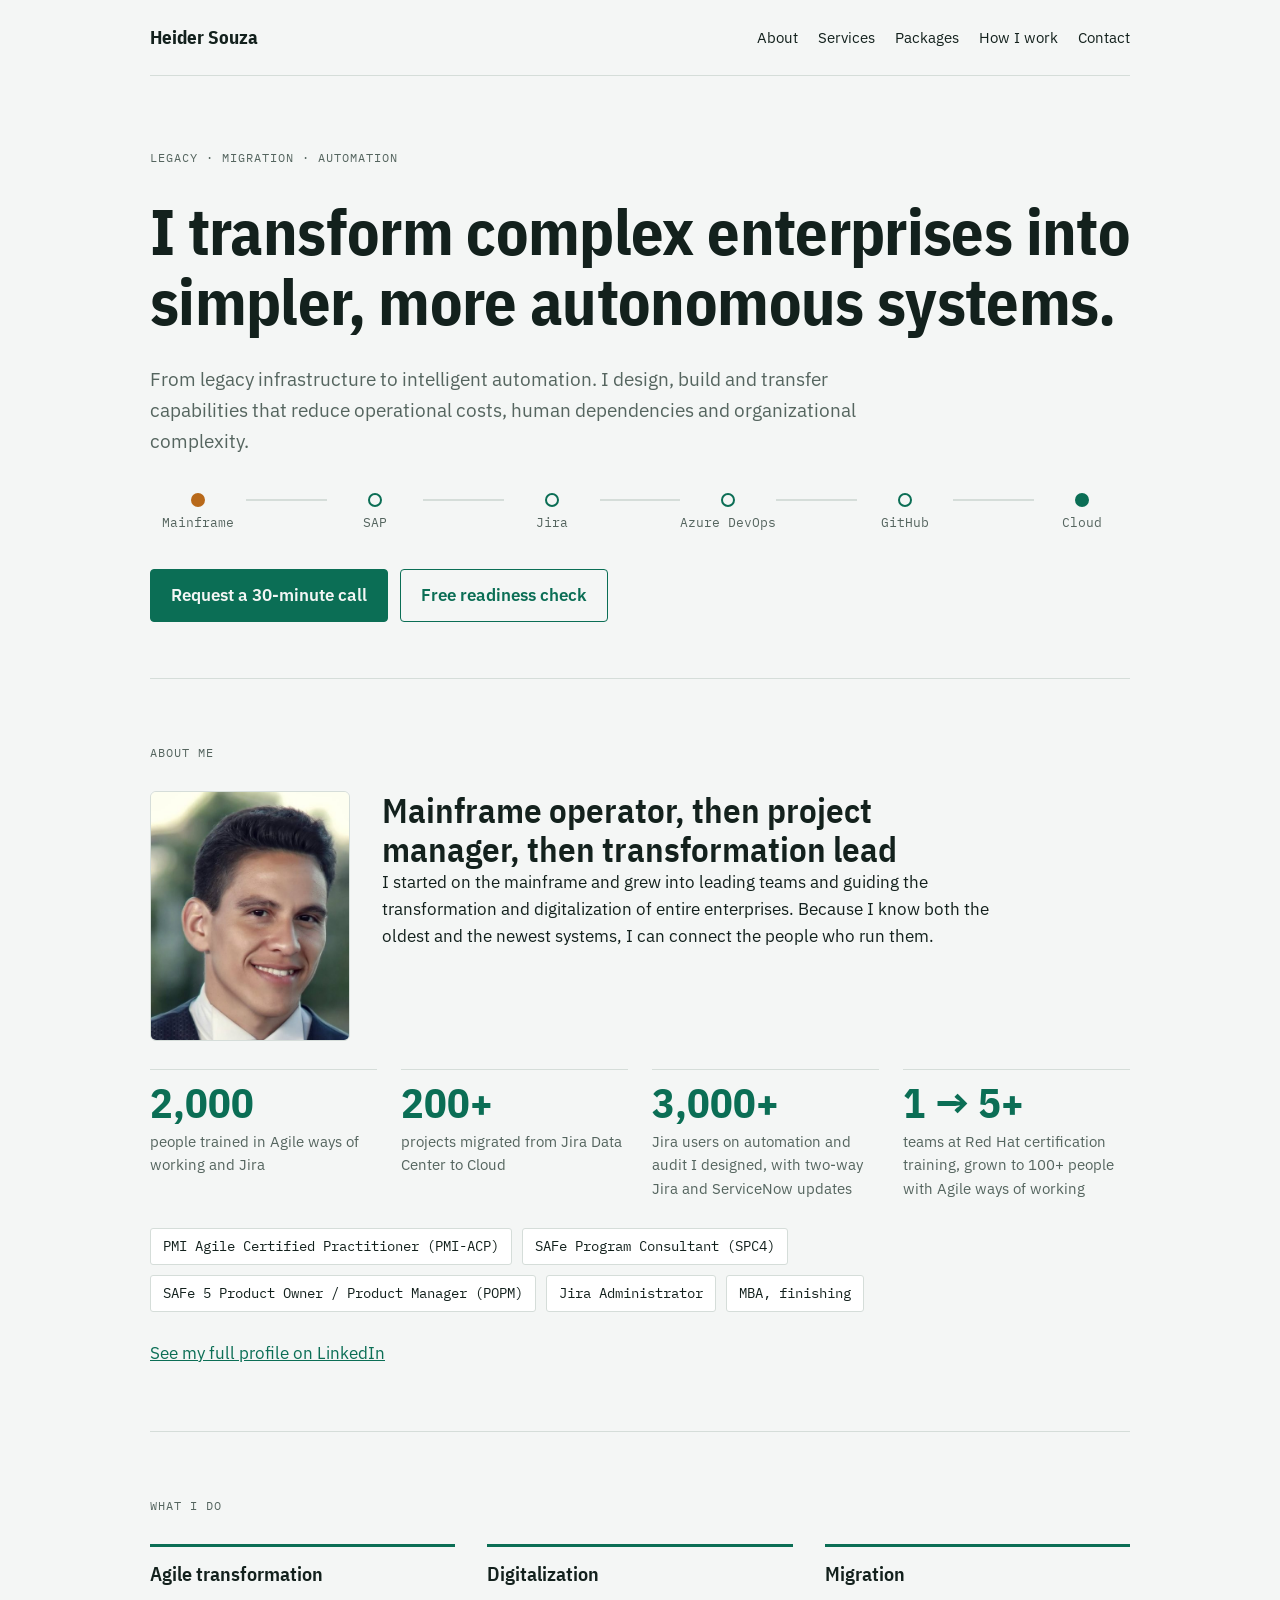
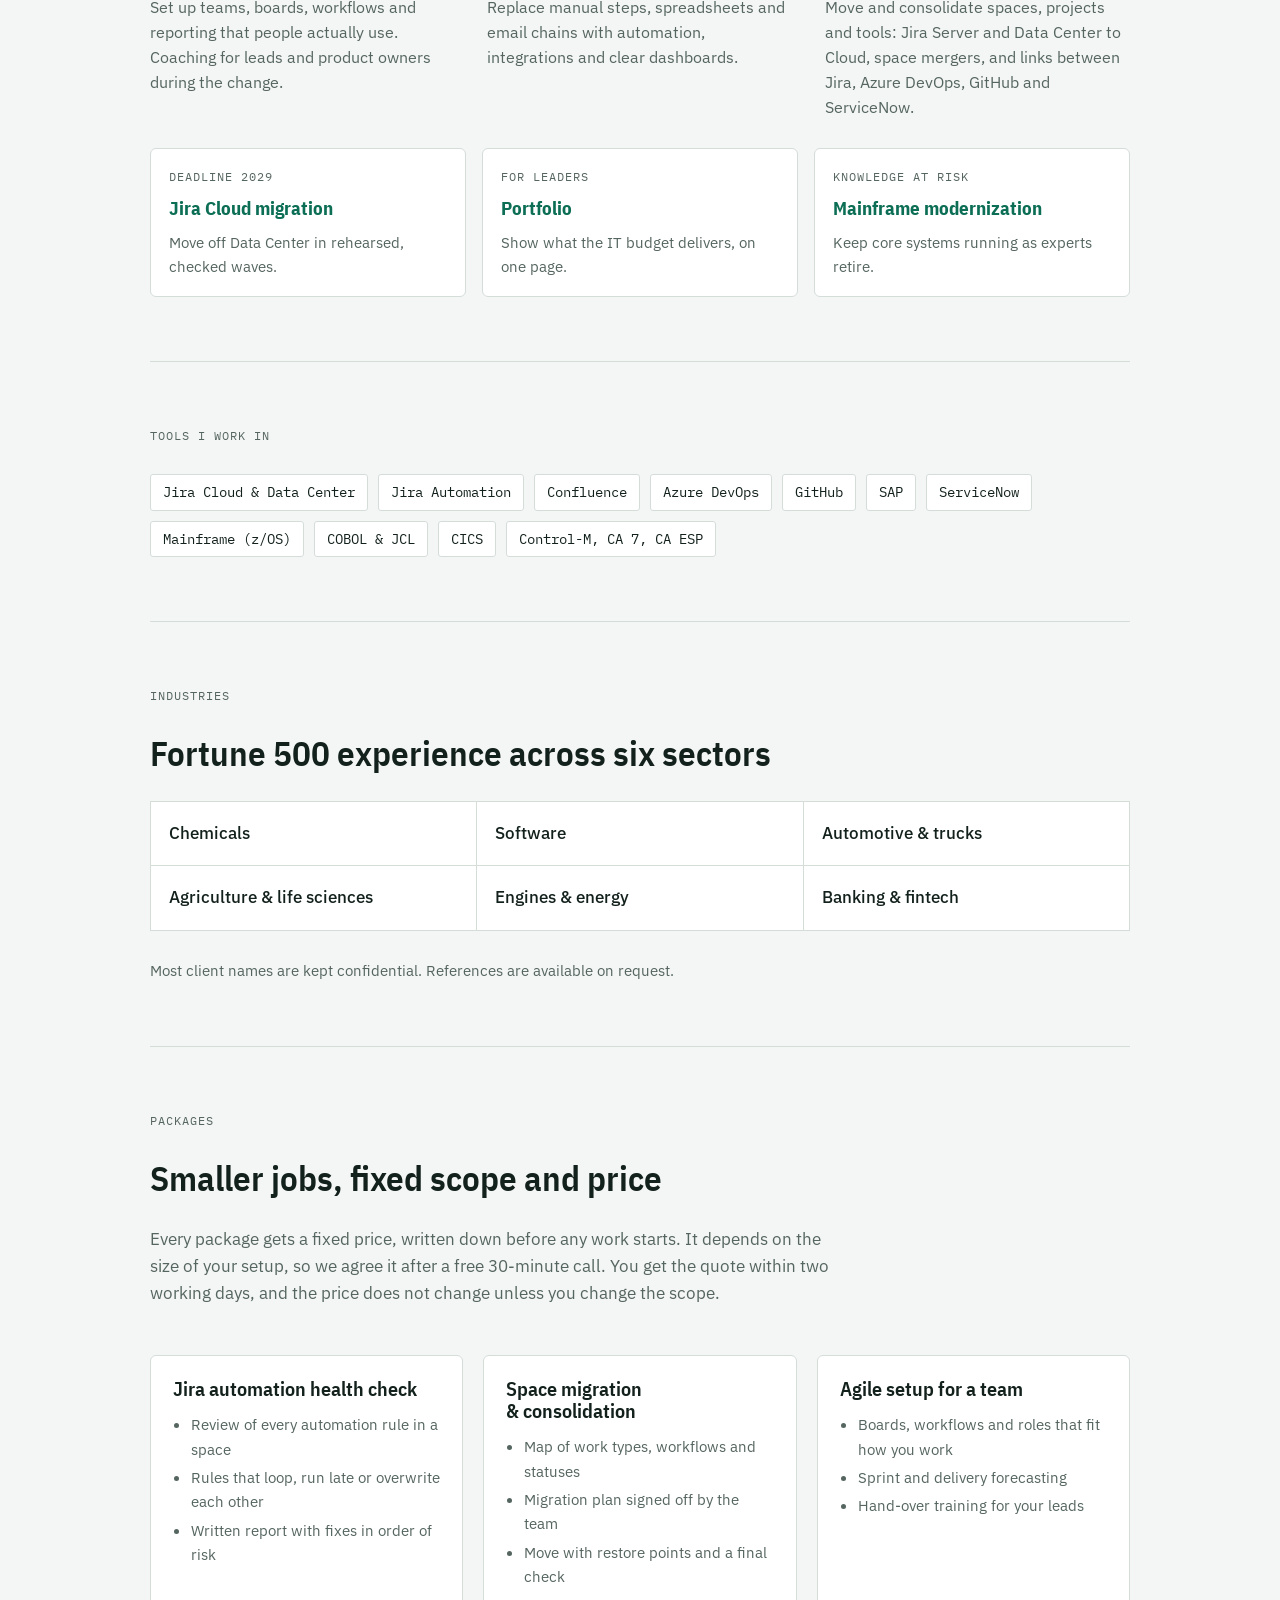
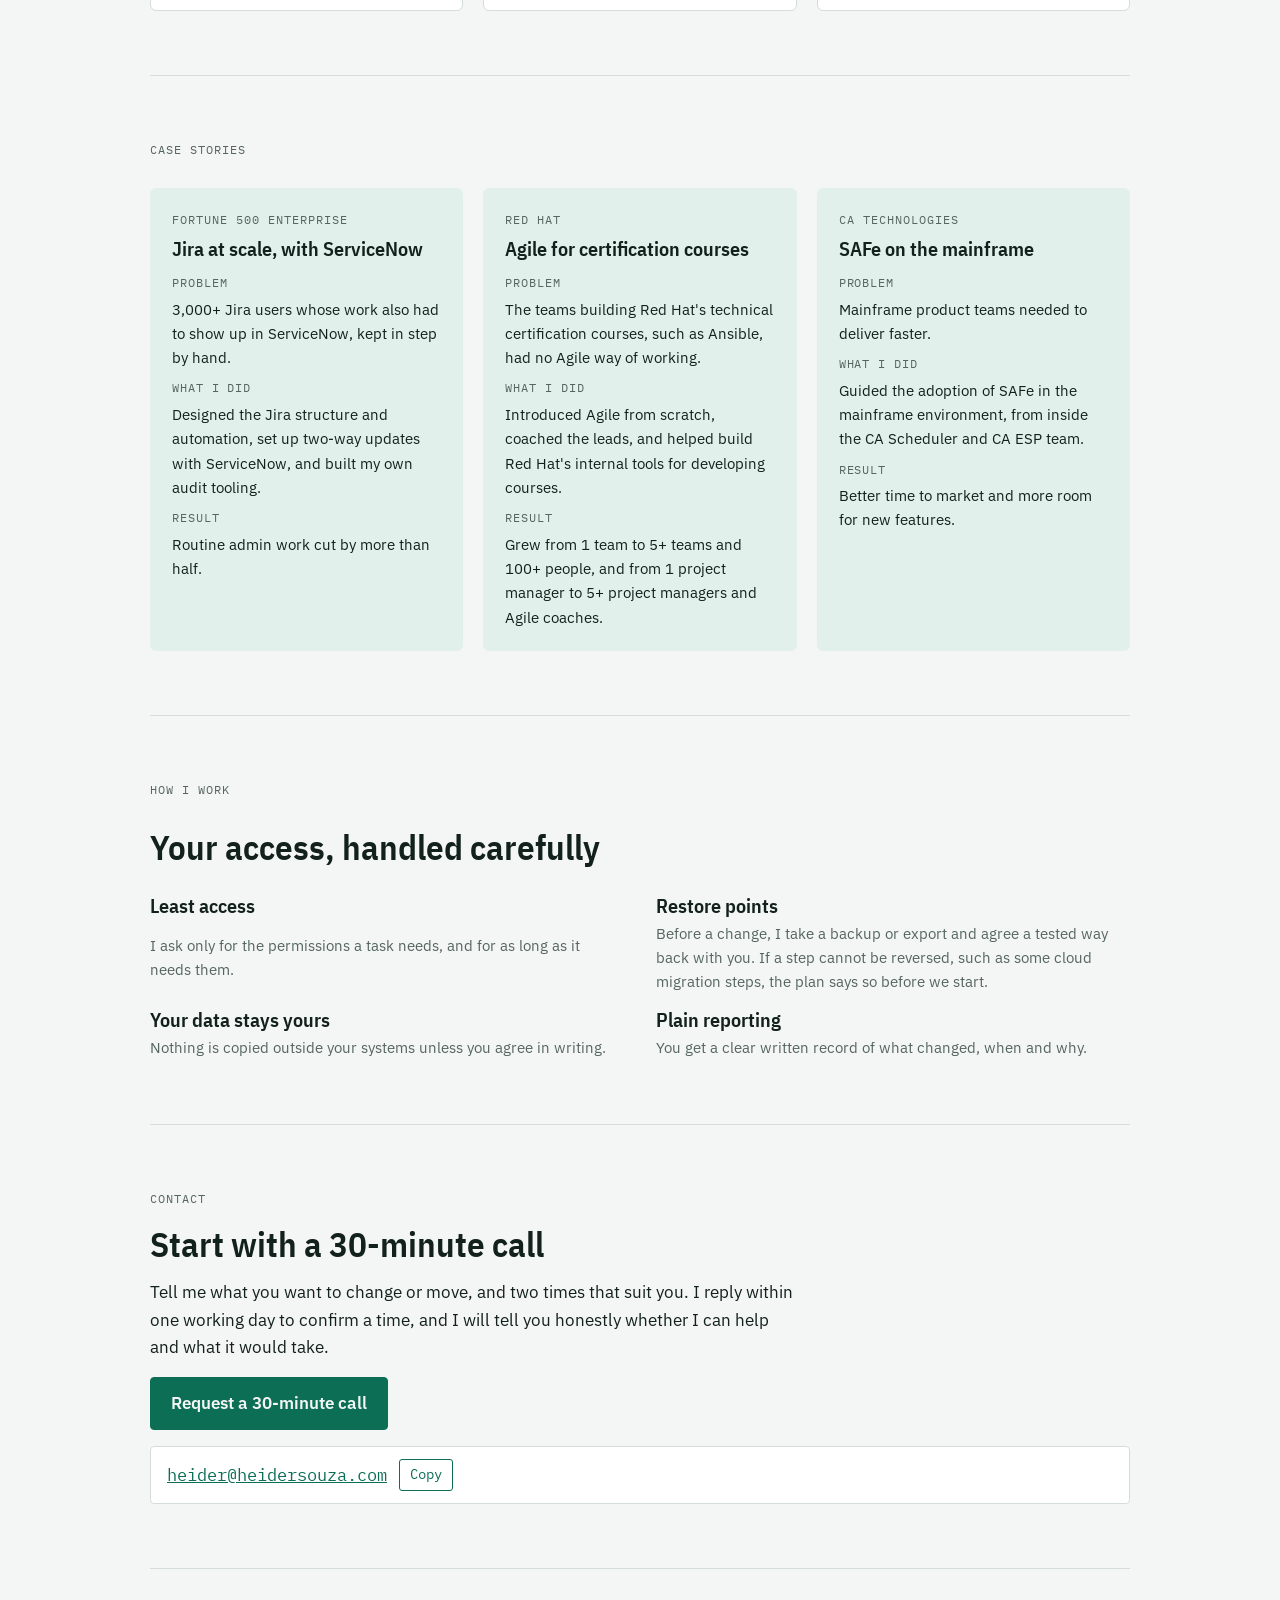
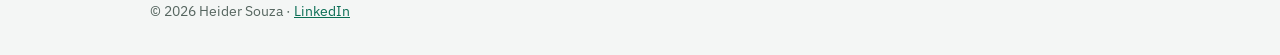
==== commit 74d4059d: "Home: new positioning headline (simpler, more autonomous enterprises) Co-Authored-By: Claude Opus 5." ====
--- a/index.html
+++ b/index.html
@@ -3,10 +3,10 @@
 <head>
 <meta charset="utf-8">
 <meta name="viewport" content="width=device-width, initial-scale=1">
-<title>Heider Souza | Jira Cloud migration, planned around your business</title>
-<meta name="description" content="Move Jira Data Center to Cloud before the 2029 end of life, with connected ServiceNow, Azure DevOps and mainframe workflows, in rehearsed waves.">
-<meta property="og:title" content="Heider Souza | Jira Cloud migration, planned around your business">
-<meta property="og:description" content="Jira Data Center ends on 28 March 2029. 200+ projects moved to Jira Cloud, 2,000 people trained.">
+<title>Heider Souza | Simpler, more autonomous enterprises</title>
+<meta name="description" content="I transform complex enterprises into simpler, more autonomous systems, from legacy infrastructure to intelligent automation.">
+<meta property="og:title" content="Heider Souza | Simpler, more autonomous enterprises">
+<meta property="og:description" content="From legacy infrastructure to intelligent automation. 200+ projects moved to the cloud, 2,000 people trained.">
 <meta property="og:type" content="website">
 <link rel="canonical" href="https://heidersouza.com/">
 <meta property="og:url" content="https://heidersouza.com/">
@@ -158,9 +158,9 @@
   </header>
 
   <section class="hero">
-    <span class="label">Jira Data Center ends on 28 March 2029</span>
-    <h1>Move Jira to the cloud, planned around your business.</h1>
-    <p class="lead">I lead Jira Data Center to Cloud migrations for large companies, including the workflows connected to ServiceNow, Azure DevOps and the mainframe. Each wave is rehearsed in a test migration first, downtime is agreed with you in advance, and every project is checked against your acceptance criteria. You know the price before we start. More than 200 projects moved and 2,000 people trained, for Fortune 500 companies.</p>
+    <span class="label">Legacy · Migration · Automation</span>
+    <h1>I transform complex enterprises into simpler, more autonomous systems.</h1>
+    <p class="lead">From legacy infrastructure to intelligent automation. I design, build and transfer capabilities that reduce operational costs, human dependencies and organizational complexity.</p>
     <div class="path" aria-label="A typical migration path">
       <div class="stop"><div class="dot"></div><span>Mainframe</span></div><div class="seg"></div>
       <div class="stop"><div class="dot"></div><span>SAP</span></div><div class="seg"></div>
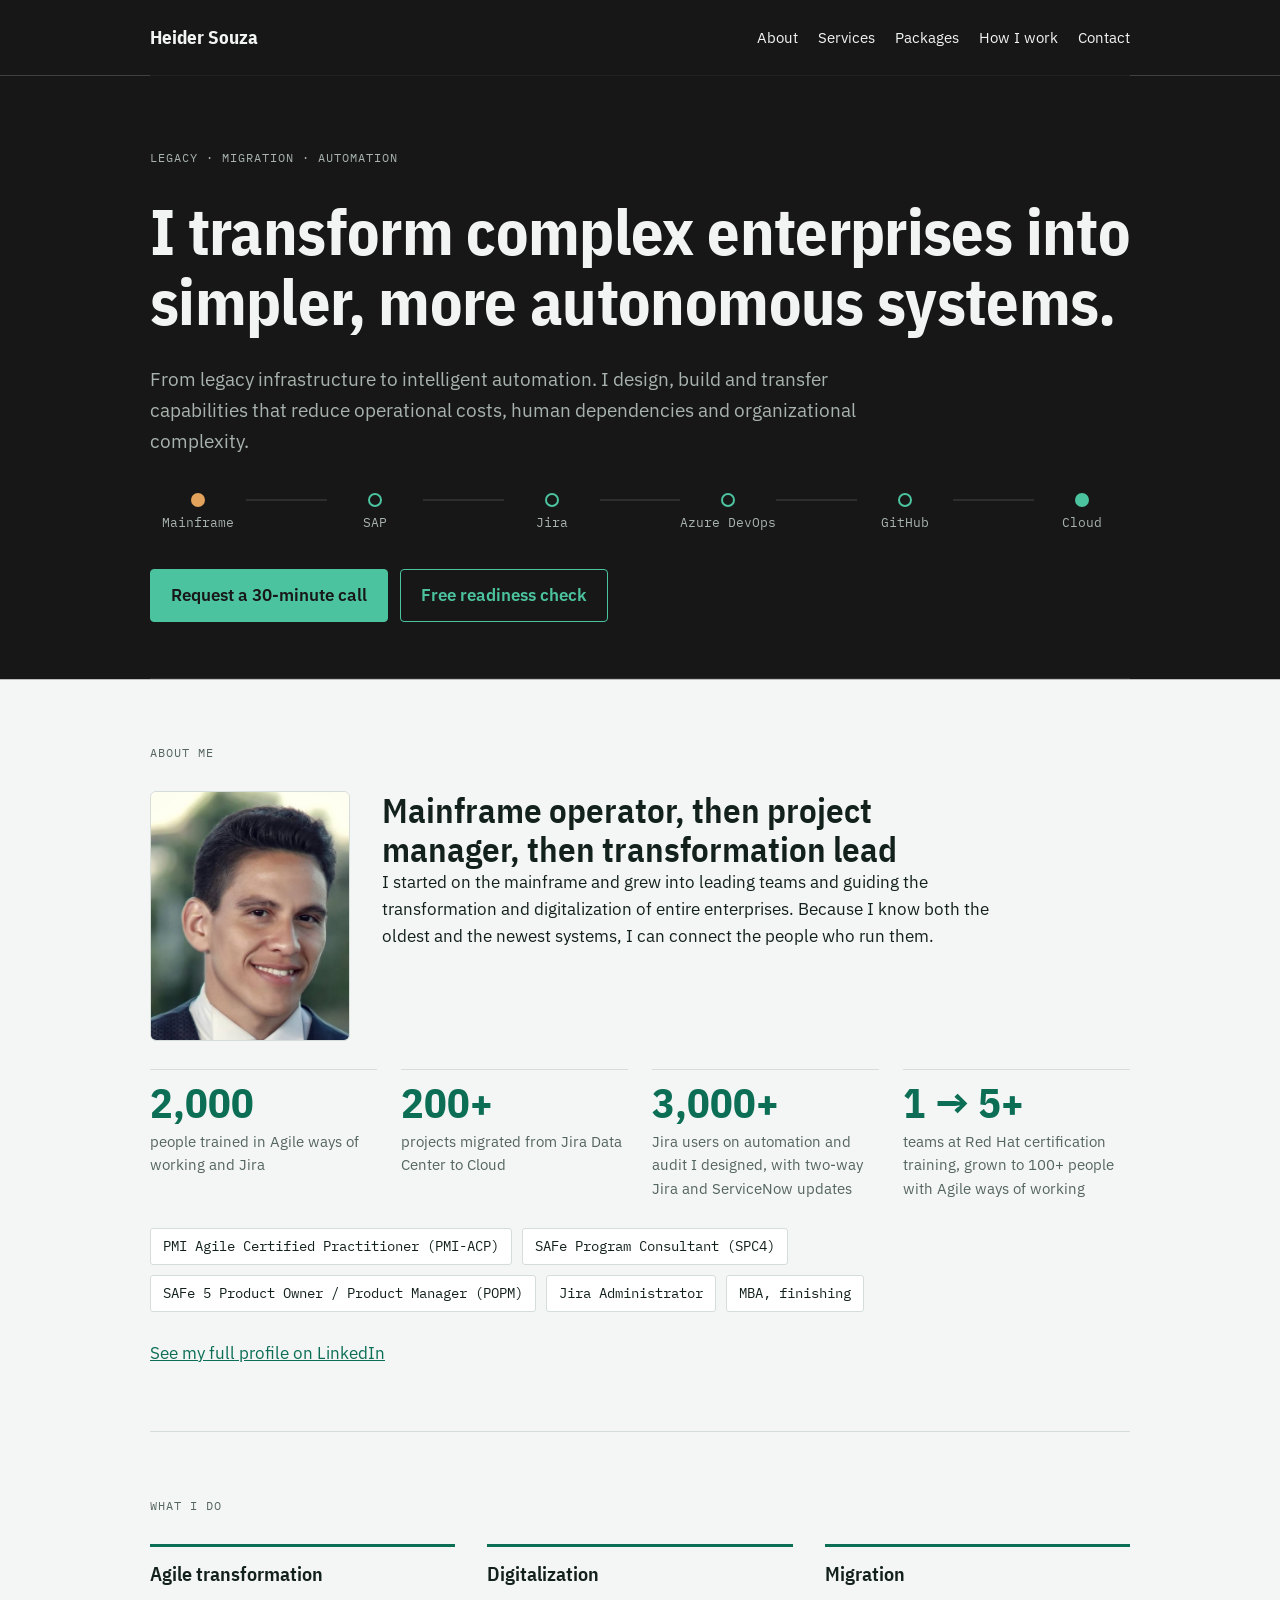
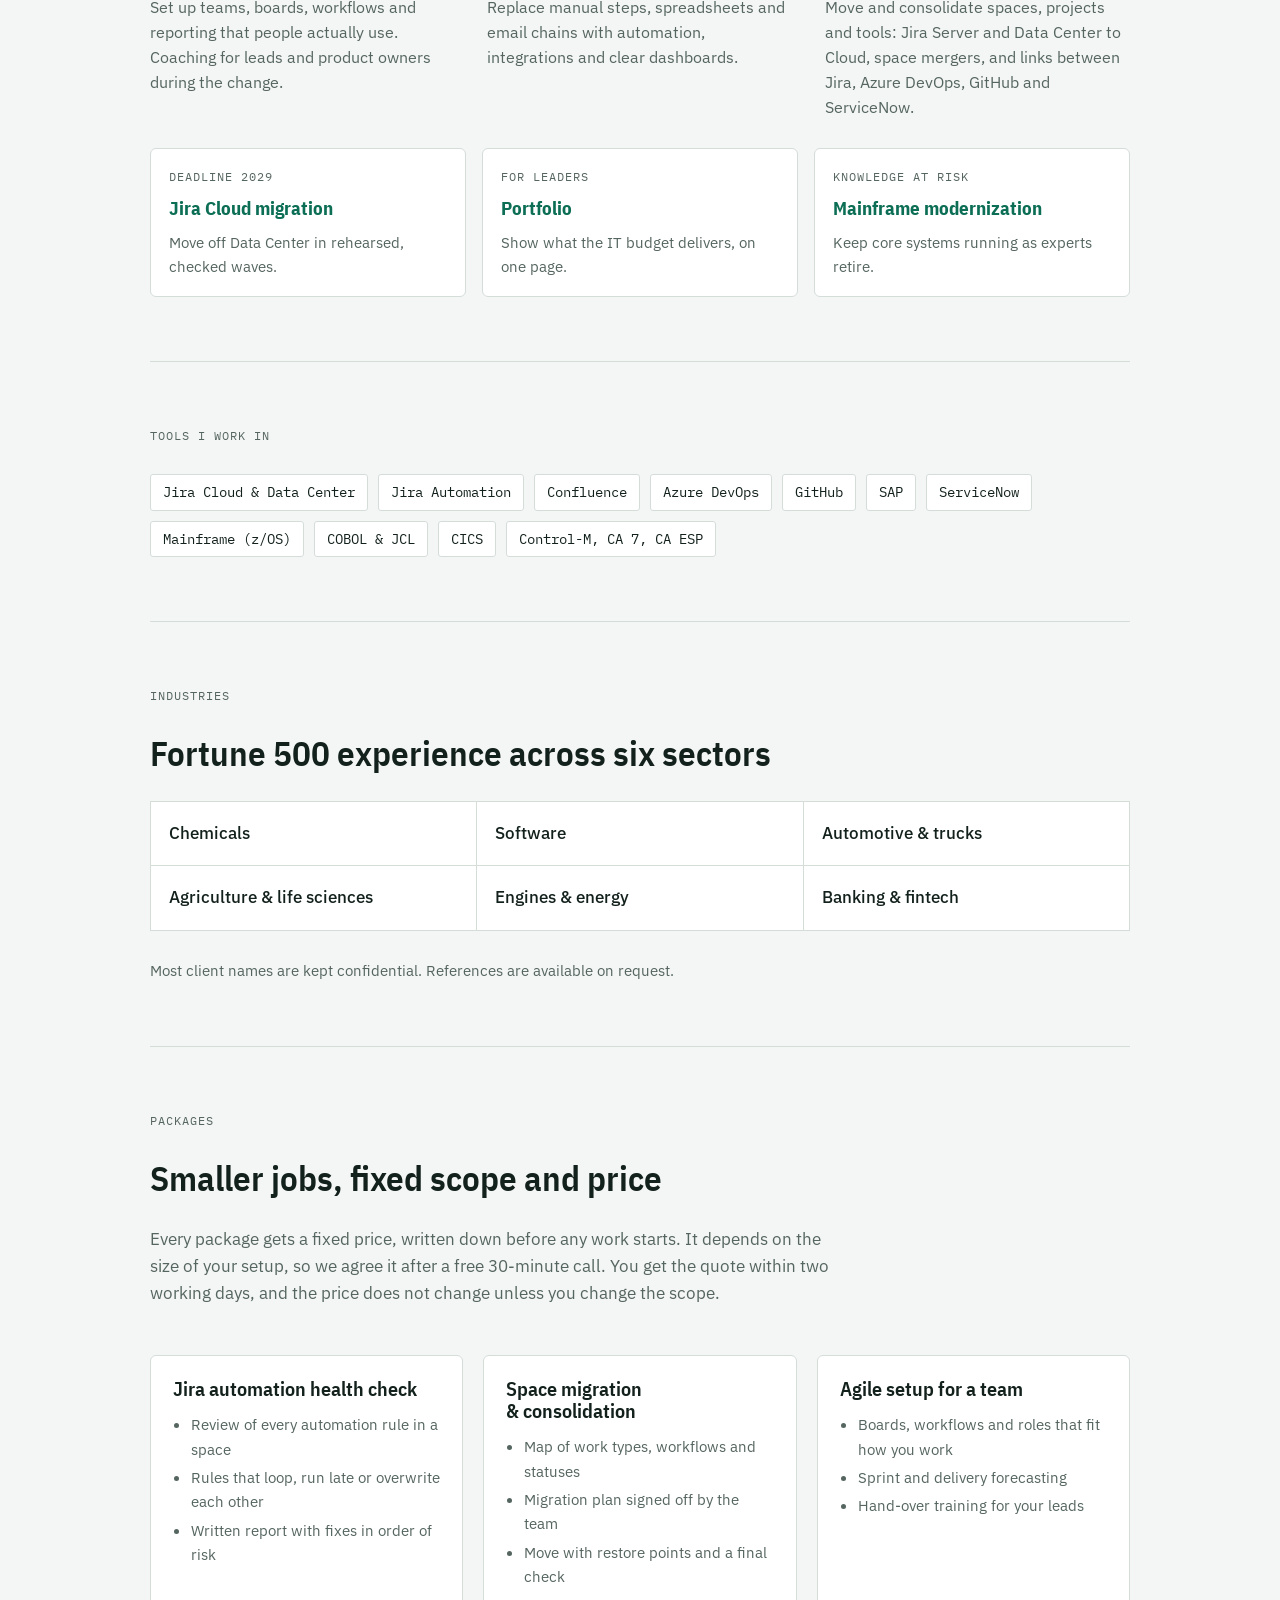
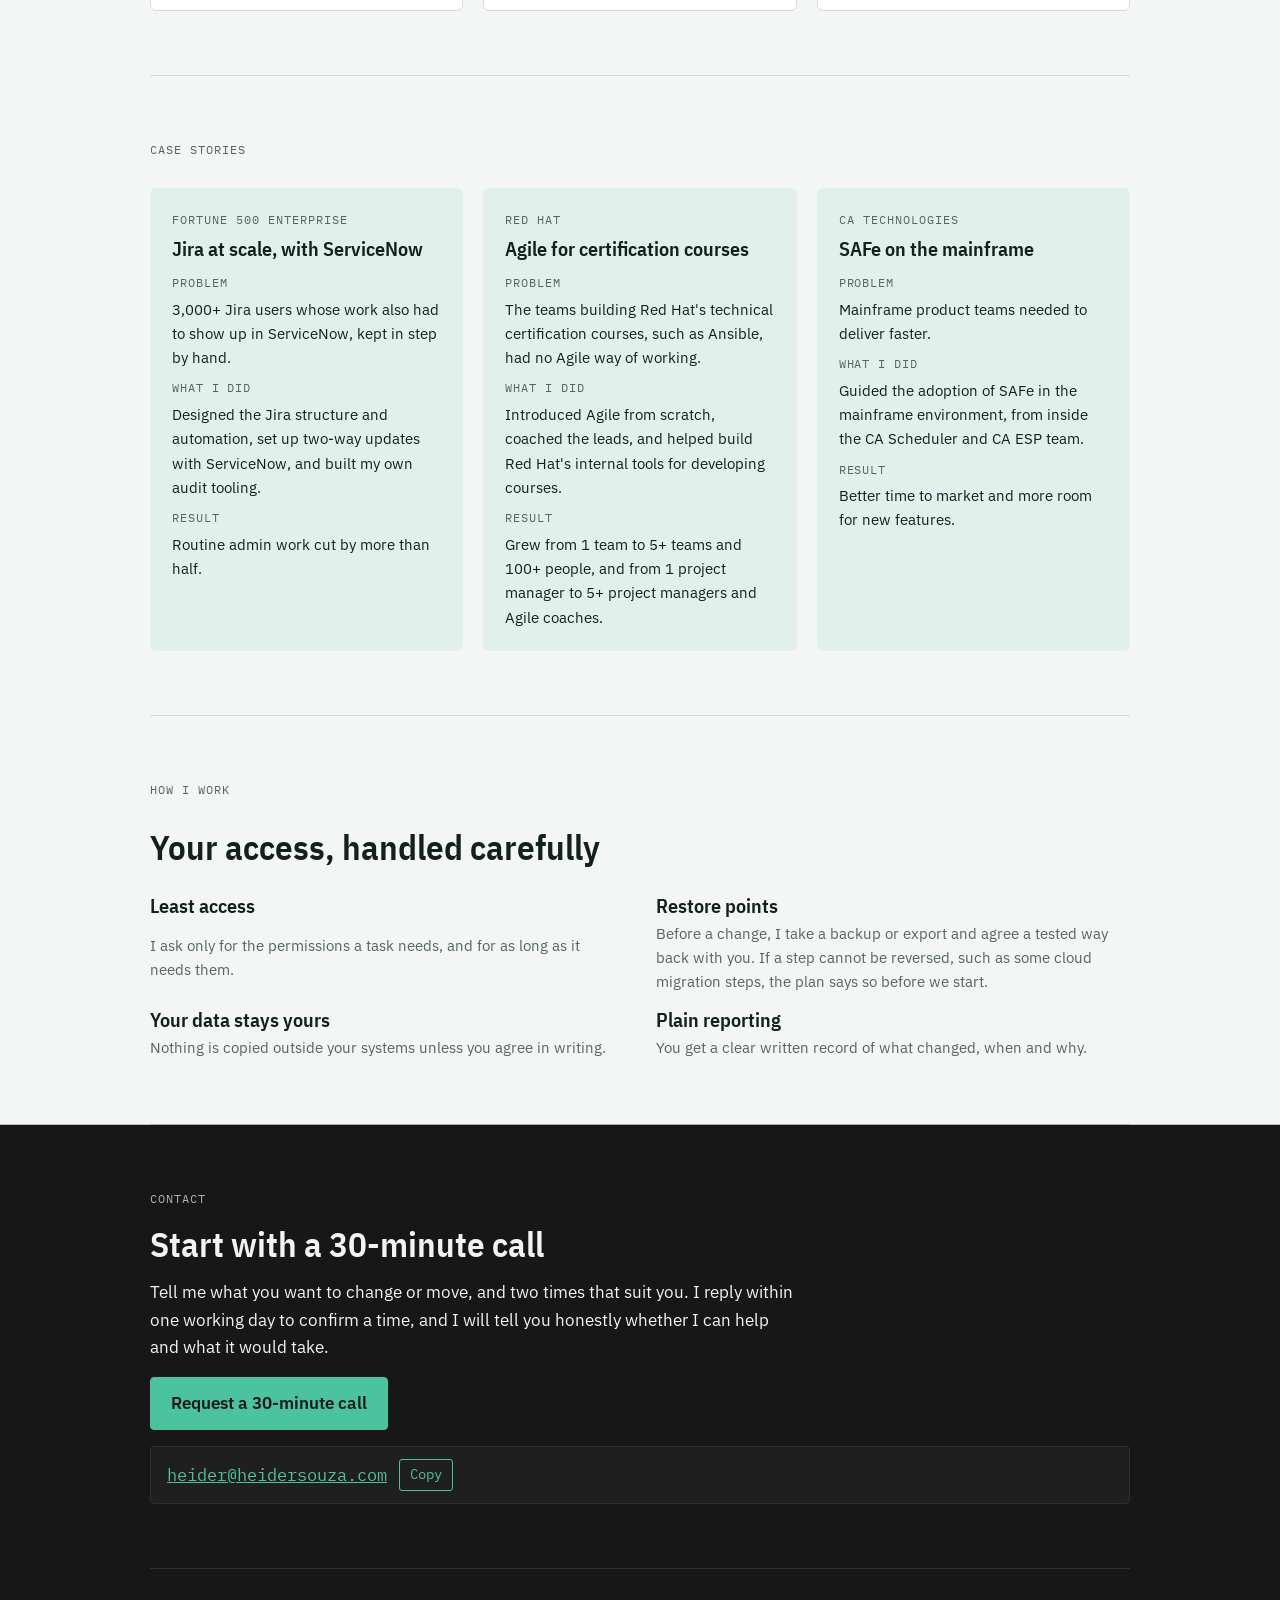
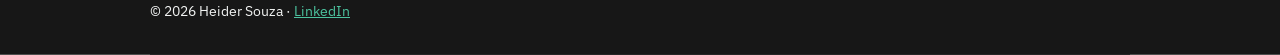
==== commit 9e0dfca3: "Black band theme: hero, header, contact and footer on #171717 with green accent Co-Authored-By: Clau" ====
--- a/index.html
+++ b/index.html
@@ -133,6 +133,15 @@
 .addr button { font: inherit; font-size: 0.85rem; border: 1px solid var(--accent); color: var(--accent); background: transparent; border-radius: 3px; padding: 4px 10px; cursor: pointer; user-select: none; }
 footer { padding-block: 32px; color: var(--muted); font-size: 0.85rem; }
 
+/* Black band (#171717): header and hero, full width, with the green as main colour and amber as highlight. */
+header.top, .hero, .band {
+  --bg: #171717; --surface: #1f1f1f; --ink: #f2f4f3; --muted: #a8b3ae; --line: #2e2e2e;
+  --accent: #4cc39f; --accent-soft: #1d2a25; --signal: #e3a35c;
+  background: #171717; color: var(--ink);
+  box-shadow: 0 0 0 100vmax #171717; clip-path: inset(0 -100vmax);
+}
+header.top { border-bottom-color: transparent; }
+
 @media (max-width: 760px) {
   .areas, .packages, .industries, .trust, .cases, .offers { grid-template-columns: minmax(0, 1fr); }
   .stats { grid-template-columns: repeat(2, minmax(0, 1fr)); }
@@ -330,7 +339,7 @@
     </div>
   </section>
 
-  <section id="contact" class="contact">
+  <section id="contact" class="contact band">
     <span class="label">Contact</span>
     <h2>Start with a 30-minute call</h2>
     <p>Tell me what you want to change or move, and two times that suit you. I reply within one working day to confirm a time, and I will tell you honestly whether I can help and what it would take.</p>
@@ -338,7 +347,7 @@
     <div class="addr"><a id="mail" href="mailto:heider@heidersouza.com">heider@heidersouza.com</a><button id="copy" type="button">Copy</button></div>
   </section>
 
-  <footer>© 2026 Heider Souza · <a href="https://www.linkedin.com/in/heider-souza-65bba239/" target="_blank" rel="noopener">LinkedIn</a></footer>
+  <footer class="band">© 2026 Heider Souza · <a href="https://www.linkedin.com/in/heider-souza-65bba239/" target="_blank" rel="noopener">LinkedIn</a></footer>
 </div>
 
 <script>
